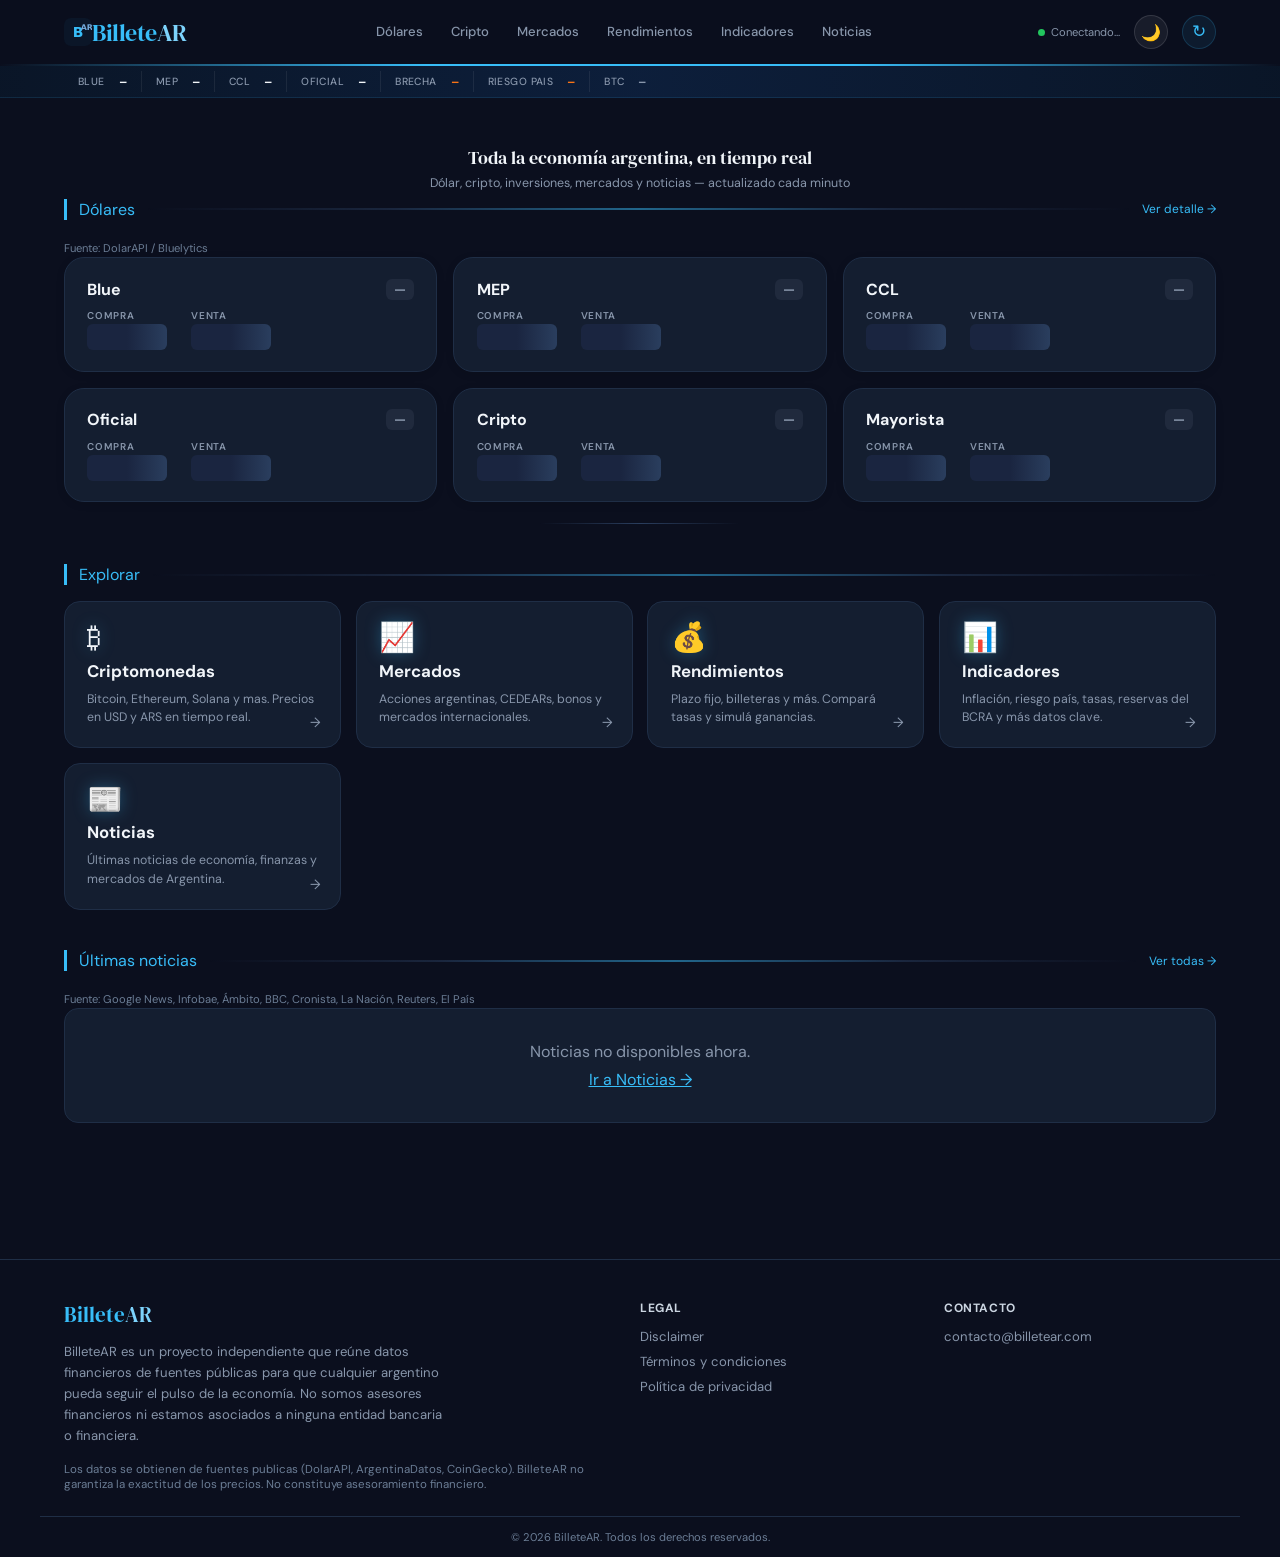
==== index.html @ e70ec7a5 "feat: mejoras de credibilidad, transparencia y UX completas - Crear páginas legales (disclaimer, tér" ====
<!DOCTYPE html>
<html lang="es-AR">
<head>
  <!-- Google tag (gtag.js) -->
  <script async src="https://www.googletagmanager.com/gtag/js?id=G-S1ZTKVZH4E"></script>
  <script>
    window.dataLayer = window.dataLayer || [];
    function gtag(){dataLayer.push(arguments);}
    gtag('js', new Date());
    gtag('config', 'G-S1ZTKVZH4E');
  </script>
  <meta charset="UTF-8" />
  <meta name="viewport" content="width=device-width, initial-scale=1.0" />
  <title>Dólar Blue Hoy | Precio MEP, CCL y Oficial en Tiempo Real – BilleteAR</title>
  <meta name="description" content="Cotización del dólar blue, MEP, CCL, oficial y cripto hoy en Argentina. Calculadora ARS⇄USD, heatmap de variaciones y noticias económicas actualizadas al minuto." />
  <meta name="keywords" content="dolar blue hoy, cotizacion dolar argentina, bitcoin pesos, riesgo pais, inflacion argentina, rendimientos argentina, billetear" />
  <meta property="og:title" content="Dólar Blue hoy | MEP, CCL y Oficial – BilleteAR" />
  <meta property="og:description" content="Precio del dólar blue, MEP, CCL y oficial en tiempo real. Argentina." />
  <meta property="og:url" content="https://billetear.com/" />
  <meta property="og:type" content="website" />
  <meta property="og:locale" content="es_AR" />
  <meta property="og:site_name" content="BilleteAR" />
  <meta property="og:image" content="https://billetear.com/og-image.png" />
  <meta name="twitter:card" content="summary_large_image" />
  <meta name="twitter:title" content="Dólar Blue Hoy | MEP, CCL y Oficial – BilleteAR" />
  <meta name="twitter:description" content="Cotización del dólar blue, MEP, CCL y oficial en tiempo real. Argentina." />
  <meta name="twitter:image" content="https://billetear.com/og-image.png" />
  <meta name="twitter:site" content="@billetear_ar" />
  <link rel="canonical" href="https://billetear.com/" />
  <link rel="icon" type="image/svg+xml" href="/favicon.svg" />
  <link rel="manifest" href="/manifest.json" />
  <meta name="theme-color" content="#0b0f1e" />
  <meta name="apple-mobile-web-app-capable" content="yes" />
  <meta name="apple-mobile-web-app-status-bar-style" content="black-translucent" />
  <meta name="apple-mobile-web-app-title" content="BilleteAR" />
  <link rel="apple-touch-icon" href="/icon-192.svg" />
  <link rel="preconnect" href="https://fonts.googleapis.com" />
  <link href="https://fonts.googleapis.com/css2?family=DM+Sans:ital,opsz,wght@0,9..40,300;0,9..40,400;0,9..40,500;0,9..40,600;0,9..40,700;1,9..40,400&display=swap" rel="stylesheet" />
  <link href="https://fonts.googleapis.com/css2?family=DM+Serif+Display&display=swap" rel="stylesheet" />
  <script async src="https://pagead2.googlesyndication.com/pagead/js/adsbygoogle.js?client=ca-pub-8647898779857303" crossorigin="anonymous"></script>
  <link rel="stylesheet" href="shared.css">
  <style>
    .ad-slot{margin:2rem auto;max-width:728px}

    /* ── Light mode overrides (index palette differs from shared) ── */
    body.light{--bg:#f5f6fa;--bg2:#eef1f6;--card:#ffffff;--card2:#f8f9fc;--border:#d0d7e2;--border2:#bcc5d4;--text:#0f172a;--text2:#334155;--muted:#475569;--muted2:#64748b}
    body.light header{background:rgba(245,246,250,.98);border-bottom-color:var(--border);box-shadow:0 1px 3px rgba(0,0,0,.06)}
    body.light .stats-bar{background:linear-gradient(90deg,#e8ecf4,#dfe4ef,#e8ecf4);border-bottom:1px solid var(--border)}
    body.light .sb-item{border-right-color:var(--border)}
    body.light .dolar-card{background:var(--card);border-color:var(--border);box-shadow:0 1px 3px rgba(0,0,0,.05)}
    body.light .dolar-card:hover{box-shadow:0 4px 16px rgba(0,0,0,.1)}
    body.light .dolar-card .dc-name{color:var(--text)}
    body.light .dolar-card .dc-label{color:var(--muted)}
    body.light .dolar-card .dc-price{color:var(--text)}
    body.light .dolar-card .dc-sell{color:var(--text)!important}
    body.light .sec-link-card{background:var(--card);border-color:var(--border)}
    body.light .sec-link-card:hover{border-color:var(--border2);box-shadow:0 4px 16px rgba(0,0,0,.1)}
    body.light .news-card{background:var(--card);border-color:var(--border)}
    body.light .news-card:hover{border-color:var(--border2);box-shadow:0 4px 12px rgba(0,0,0,.08)}
    body.light .refresh-btn{background:rgba(37,99,235,.1);border-color:rgba(37,99,235,.25);color:#2563eb}
    body.light .refresh-btn:hover{background:rgba(37,99,235,.18);border-color:rgba(37,99,235,.4)}

    /* ── Stats bar ── */
    .stats-bar{background:linear-gradient(90deg,rgba(10,22,40,.98),rgba(13,31,60,.98),rgba(10,22,40,.98));border-bottom:1px solid rgba(56,189,248,.12);padding:5px 0;overflow-x:auto;scrollbar-width:none;white-space:nowrap;position:sticky;top:62px;z-index:90}
    .stats-bar::-webkit-scrollbar{display:none}
    .stats-bar-inner{max-width:1200px;margin:0 auto;padding:0 1.5rem;display:flex;align-items:center}
    .sb-item{display:inline-flex;align-items:center;gap:5px;padding:0 14px;border-right:1px solid rgba(255,255,255,.07)}
    .sb-item:last-child{border-right:none}
    .sb-label{font-size:.65rem;color:var(--muted);font-weight:500;text-transform:uppercase;letter-spacing:.04em}
    .sb-val{font-size:.76rem;font-weight:700;color:var(--text);font-variant-numeric:tabular-nums;transition:color .3s}

    /* ── Dollar cards grid ── */
    .dolar-grid{display:grid;grid-template-columns:repeat(3,1fr);gap:1rem}
    @media(max-width:900px){.dolar-grid{grid-template-columns:repeat(2,1fr)}}
    @media(max-width:500px){.dolar-grid{grid-template-columns:1fr}}
    .dolar-card{background:var(--card);border:1px solid var(--border);border-radius:20px;padding:1.3rem 1.4rem;text-decoration:none;color:inherit;transition:all .25s;display:flex;flex-direction:column;gap:.6rem;position:relative;overflow:hidden;box-shadow:0 2px 8px rgba(0,0,0,.1)}
    .dolar-card:hover{border-color:var(--border2);transform:translateY(-3px) scale(1.01);box-shadow:0 12px 36px rgba(0,0,0,.3)}
    .dc-top{display:flex;align-items:center;justify-content:space-between}
    .dc-name{font-size:1rem;font-weight:700;color:var(--text)}
    .dc-var{font-size:.82rem;font-weight:700;padding:2px 8px;border-radius:6px}
    .dc-var.up{color:var(--green);background:rgba(34,197,94,.12)}
    .dc-var.down{color:var(--red);background:rgba(239,68,68,.12)}
    .dc-var.neu{color:var(--muted);background:rgba(136,150,171,.1)}
    .dc-prices{display:flex;gap:1.5rem;align-items:baseline;flex-wrap:wrap}
    .dc-col{display:flex;flex-direction:column;gap:2px}
    .dc-label{font-size:.62rem;font-weight:600;text-transform:uppercase;letter-spacing:.07em;color:var(--muted)}
    .dc-price{font-size:1rem;font-weight:700;color:var(--text2);font-variant-numeric:tabular-nums}
    .dc-sell{font-size:1.6rem;font-weight:800;color:#fff!important;font-variant-numeric:tabular-nums}
    .dc-skel{height:1.6rem;width:80px;border-radius:6px;background:linear-gradient(90deg,var(--card2) 25%,var(--border2) 50%,var(--card2) 75%);background-size:200% 100%;animation:shimmer 1.4s infinite}

    /* ── Section link cards ── */
    .sec-links-grid{display:grid;grid-template-columns:repeat(4,1fr);gap:.9rem}
    @media(max-width:800px){.sec-links-grid{grid-template-columns:repeat(2,1fr)}}
    @media(max-width:450px){.sec-links-grid{grid-template-columns:1fr}}
    .sec-link-card{background:var(--card);border:1px solid var(--border);border-radius:16px;padding:1.3rem 1.4rem;text-decoration:none;color:inherit;transition:all .25s;display:flex;flex-direction:column;gap:.5rem;position:relative;overflow:hidden}
    .sec-link-card::after{content:'\2192';position:absolute;bottom:1rem;right:1.2rem;font-size:.85rem;color:var(--muted);transition:all .2s}
    .sec-link-card:hover{border-color:rgba(56,189,248,.3);transform:translateY(-4px);box-shadow:0 16px 40px rgba(0,0,0,.4)}
    .sec-link-card:hover::after{color:var(--sky);transform:translateX(3px)}
    .slc-icon{font-size:1.8rem;line-height:1;filter:drop-shadow(0 0 8px rgba(56,189,248,.3))}
    .slc-title{font-size:1.05rem;font-weight:700;color:var(--text)}
    .slc-desc{font-size:.77rem;color:var(--muted);line-height:1.5}

    /* ── News ── */
    .news-grid{display:grid;grid-template-columns:repeat(auto-fill,minmax(260px,1fr));gap:.85rem}
    .news-card{background:var(--card);border:1px solid var(--border);border-radius:14px;padding:1rem 1.1rem 1rem 1.2rem;text-decoration:none;color:inherit;transition:all .2s;display:flex;flex-direction:column;gap:.4rem}
    .news-card:hover{border-color:rgba(56,189,248,.25);transform:translateY(-2px);box-shadow:0 8px 24px rgba(0,0,0,.3)}
    .nc-src{font-size:.63rem;font-weight:700;text-transform:uppercase;letter-spacing:.07em}
    .nc-title{font-size:.86rem;font-weight:500;color:var(--text2);line-height:1.5}
    .nc-date{font-size:.68rem;color:var(--muted);margin-top:.2rem}
  </style>
<script type="application/ld+json">
{
  "@context": "https://schema.org",
  "@type": "WebSite",
  "name": "BilleteAR",
  "url": "https://billetear.com",
  "description": "Dashboard financiero argentino con cotizaciones del dólar, criptomonedas, indicadores y rendimientos en tiempo real."
}
</script>
</head>
<body>

<header>
  <div class="header-inner">
    <a class="logo" href="index.html">
      <img class="logo-favicon" src="/favicon.svg" alt="BilleteAR" width="28" height="28" />
      <span class="logo-text">Billete<em>AR</em></span>
    </a>
    <div class="header-nav">
      <a class="topnav-link" href="dolares.html">Dólares</a>
      <a class="topnav-link" href="cripto.html">Cripto</a>
      <a class="topnav-link" href="mercados.html">Mercados</a>
      <a class="topnav-link" href="rendimientos.html">Rendimientos</a>
      <a class="topnav-link" href="indicadores.html">Indicadores</a>
      <a class="topnav-link" href="noticias.html">Noticias</a>
    </div>
    <div class="nav-right">
      <div class="live-badge"><div class="live-dot"></div><span id="lastUpdate" style="font-size:.7rem;color:var(--muted)">Conectando...</span></div>
      <button class="theme-btn" id="themeBtn" onclick="toggleTheme()" title="Cambiar tema" aria-label="Cambiar tema">&#x1F319;</button>
      <button class="refresh-btn" id="refreshBtn" onclick="triggerRefresh()" title="Actualizar datos" aria-label="Actualizar datos">&#x21BB;</button>
    </div>
  </div>
</header>

<!-- Stats bar -->
<div class="stats-bar">
  <div class="stats-bar-inner">
    <div class="sb-item" title="Dólar informal que se compra en cuevas y arbolitos" style="cursor:help"><span class="sb-label">Blue</span>&nbsp;<span class="sb-val" id="sb-blue">&ndash;</span></div>
    <div class="sb-item" title="Dólar Bolsa — se obtiene comprando y vendiendo bonos en pesos y dólares" style="cursor:help"><span class="sb-label">MEP</span>&nbsp;<span class="sb-val" id="sb-mep">&ndash;</span></div>
    <div class="sb-item" title="Contado con Liquidación — similar al MEP pero se liquida en cuenta en el exterior" style="cursor:help"><span class="sb-label">CCL</span>&nbsp;<span class="sb-val" id="sb-ccl">&ndash;</span></div>
    <div class="sb-item"><span class="sb-label">Oficial</span>&nbsp;<span class="sb-val" id="sb-oficial">&ndash;</span></div>
    <div class="sb-item" title="Diferencia porcentual entre el dólar blue y el oficial" style="cursor:help"><span class="sb-label">Brecha</span>&nbsp;<span class="sb-val" id="sb-brecha" style="color:var(--orange)">&ndash;</span></div>
    <div class="sb-item" title="Índice EMBI+ de JP Morgan — mide el riesgo de default de Argentina" style="cursor:help"><span class="sb-label">Riesgo Pais</span>&nbsp;<span class="sb-val" id="sb-riesgo" style="color:var(--orange)">&ndash;</span></div>
    <div class="sb-item"><span class="sb-label">BTC</span>&nbsp;<span class="sb-val" id="sb-btc" style="color:var(--muted)">&ndash;</span></div>
  </div>
</div>

<main>

<h1 class="sr-only">Dólar blue hoy y cotizaciones en tiempo real – Argentina</h1>

<div style="text-align:center;padding:1.2rem 1rem .5rem;max-width:600px;margin:0 auto">
  <p style="font-family:'DM Serif Display',serif;font-size:1.1rem;color:var(--text);margin-bottom:.3rem">Toda la economía argentina, en tiempo real</p>
  <p style="font-size:.78rem;color:var(--muted)">Dólar, cripto, inversiones, mercados y noticias — actualizado cada minuto</p>
</div>

<!-- Stale data warning -->
<div id="staleWarning" style="display:none;background:rgba(251,191,36,.1);border:1px solid rgba(251,191,36,.3);color:var(--amber);text-align:center;padding:.5rem;font-size:.78rem">
  ⚠️ Los datos pueden estar desactualizados · <button onclick="location.reload()" style="background:none;border:none;color:var(--sky);cursor:pointer;text-decoration:underline;font-size:.78rem">Actualizar</button>
</div>

  <!-- Dollar cards -->
  <div class="section" style="animation-delay:.05s">
    <div class="sec-header">
      <h2 class="sec-title">Dólares</h2>
      <div class="sec-line"></div>
      <a href="dolares.html" style="font-size:.75rem;color:var(--sky);text-decoration:none;white-space:nowrap">Ver detalle &rarr;</a>
    </div>
    <span style="font-size:.7rem;color:var(--muted2)">Fuente: DolarAPI / Bluelytics</span>
    <div class="dolar-grid" id="dolarGrid">
      <!-- Skeleton cards while loading -->
      <div class="dolar-card" ><div class="dc-top"><span class="dc-name">Blue</span><span class="dc-var neu">&mdash;</span></div><div class="dc-prices"><div class="dc-col"><span class="dc-label">Compra</span><div class="dc-skel"></div></div><div class="dc-col"><span class="dc-label">Venta</span><div class="dc-skel"></div></div></div></div>
      <div class="dolar-card" ><div class="dc-top"><span class="dc-name">MEP</span><span class="dc-var neu">&mdash;</span></div><div class="dc-prices"><div class="dc-col"><span class="dc-label">Compra</span><div class="dc-skel"></div></div><div class="dc-col"><span class="dc-label">Venta</span><div class="dc-skel"></div></div></div></div>
      <div class="dolar-card" ><div class="dc-top"><span class="dc-name">CCL</span><span class="dc-var neu">&mdash;</span></div><div class="dc-prices"><div class="dc-col"><span class="dc-label">Compra</span><div class="dc-skel"></div></div><div class="dc-col"><span class="dc-label">Venta</span><div class="dc-skel"></div></div></div></div>
      <div class="dolar-card" ><div class="dc-top"><span class="dc-name">Oficial</span><span class="dc-var neu">&mdash;</span></div><div class="dc-prices"><div class="dc-col"><span class="dc-label">Compra</span><div class="dc-skel"></div></div><div class="dc-col"><span class="dc-label">Venta</span><div class="dc-skel"></div></div></div></div>
      <div class="dolar-card" ><div class="dc-top"><span class="dc-name">Cripto</span><span class="dc-var neu">&mdash;</span></div><div class="dc-prices"><div class="dc-col"><span class="dc-label">Compra</span><div class="dc-skel"></div></div><div class="dc-col"><span class="dc-label">Venta</span><div class="dc-skel"></div></div></div></div>
      <div class="dolar-card" ><div class="dc-top"><span class="dc-name">Mayorista</span><span class="dc-var neu">&mdash;</span></div><div class="dc-prices"><div class="dc-col"><span class="dc-label">Compra</span><div class="dc-skel"></div></div><div class="dc-col"><span class="dc-label">Venta</span><div class="dc-skel"></div></div></div></div>
    </div>
  </div>

  <!-- Quick section links -->
  <div class="section" style="animation-delay:.1s">
    <div class="sec-header">
      <h2 class="sec-title">Explorar</h2>
      <div class="sec-line"></div>
    </div>
    <div class="sec-links-grid">
      <a class="sec-link-card" href="cripto.html">
        <span class="slc-icon">&#8383;</span>
        <span class="slc-title">Criptomonedas</span>
        <span class="slc-desc">Bitcoin, Ethereum, Solana y mas. Precios en USD y ARS en tiempo real.</span>
      </a>
      <a class="sec-link-card" href="mercados.html">
        <span class="slc-icon">&#x1F4C8;</span>
        <span class="slc-title">Mercados</span>
        <span class="slc-desc">Acciones argentinas, CEDEARs, bonos y mercados internacionales.</span>
      </a>
      <a class="sec-link-card" href="rendimientos.html">
        <span class="slc-icon">&#x1F4B0;</span>
        <span class="slc-title">Rendimientos</span>
        <span class="slc-desc">Plazo fijo, billeteras y más. Compará tasas y simulá ganancias.</span>
      </a>
      <a class="sec-link-card" href="indicadores.html">
        <span class="slc-icon">&#x1F4CA;</span>
        <span class="slc-title">Indicadores</span>
        <span class="slc-desc">Inflación, riesgo país, tasas, reservas del BCRA y más datos clave.</span>
      </a>
      <a class="sec-link-card" href="noticias.html">
        <span class="slc-icon">&#x1F4F0;</span>
        <span class="slc-title">Noticias</span>
        <span class="slc-desc">Últimas noticias de economía, finanzas y mercados de Argentina.</span>
      </a>
    </div>
  </div>

  <!-- AdSense -->
  <div class="ad-slot" style="text-align:center;margin:2rem auto;max-width:728px">
    <ins class="adsbygoogle"
      style="display:block"
      data-ad-client="ca-pub-8647898779857303"
      data-ad-slot="9922353599"
      data-ad-format="auto"
      data-full-width-responsive="true"></ins>
    <script>(adsbygoogle = window.adsbygoogle || []).push({});</script>
  </div>

  <!-- News -->
  <div class="section" style="animation-delay:.15s">
    <div class="sec-header">
      <h2 class="sec-title">Últimas noticias</h2>
      <div class="sec-line"></div>
      <a href="noticias.html" style="font-size:.75rem;color:var(--sky);text-decoration:none;white-space:nowrap">Ver todas &rarr;</a>
    </div>
    <span style="font-size:.7rem;color:var(--muted2)">Fuente: Google News, Infobae, Ámbito, BBC, Cronista, La Nación, Reuters, El País</span>
    <div class="news-grid" id="newsGrid">
      <div class="news-card" style="pointer-events:none"><div class="skel" style="height:.6rem;width:50px;margin-bottom:.5rem"></div><div class="skel" style="height:.85rem;width:100%;margin-bottom:.3rem"></div><div class="skel" style="height:.85rem;width:75%;margin-bottom:.5rem"></div><div class="skel" style="height:.65rem;width:40%"></div></div>
      <div class="news-card" style="pointer-events:none"><div class="skel" style="height:.6rem;width:50px;margin-bottom:.5rem"></div><div class="skel" style="height:.85rem;width:100%;margin-bottom:.3rem"></div><div class="skel" style="height:.85rem;width:75%;margin-bottom:.5rem"></div><div class="skel" style="height:.65rem;width:40%"></div></div>
      <div class="news-card" style="pointer-events:none"><div class="skel" style="height:.6rem;width:50px;margin-bottom:.5rem"></div><div class="skel" style="height:.85rem;width:100%;margin-bottom:.3rem"></div><div class="skel" style="height:.85rem;width:75%;margin-bottom:.5rem"></div><div class="skel" style="height:.65rem;width:40%"></div></div>
      <div class="news-card" style="pointer-events:none"><div class="skel" style="height:.6rem;width:50px;margin-bottom:.5rem"></div><div class="skel" style="height:.85rem;width:100%;margin-bottom:.3rem"></div><div class="skel" style="height:.85rem;width:75%;margin-bottom:.5rem"></div><div class="skel" style="height:.65rem;width:40%"></div></div>
    </div>
  </div>

  <!-- AdSense -->
  <div class="ad-slot" style="text-align:center;margin:2rem auto;max-width:728px">
    <ins class="adsbygoogle"
      style="display:block"
      data-ad-client="ca-pub-8647898779857303"
      data-ad-slot="9922353599"
      data-ad-format="auto"
      data-full-width-responsive="true"></ins>
    <script>(adsbygoogle = window.adsbygoogle || []).push({});</script>
  </div>

</main>

<footer>
  <div class="footer-inner">
    <div>
      <div class="footer-brand">Billete<span>AR</span></div>
      <p class="footer-desc">BilleteAR es un proyecto independiente que reúne datos financieros de fuentes públicas para que cualquier argentino pueda seguir el pulso de la economía. No somos asesores financieros ni estamos asociados a ninguna entidad bancaria o financiera.</p>
      <p class="footer-disclaimer">Los datos se obtienen de fuentes publicas (DolarAPI, ArgentinaDatos, CoinGecko). BilleteAR no garantiza la exactitud de los precios. No constituye asesoramiento financiero.</p>
    </div>
    <div>
      <div class="footer-heading">Legal</div>
      <div class="footer-links">
        <a href="disclaimer.html">Disclaimer</a>
        <a href="terminos.html">Términos y condiciones</a>
        <a href="privacidad.html">Política de privacidad</a>
      </div>
    </div>
    <div>
      <div class="footer-heading">Contacto</div>
      <div class="footer-links">
        <a href="mailto:contacto@billetear.com">contacto@billetear.com</a>
      </div>
    </div>
  </div>
  <div class="footer-bottom">
    <div>&copy; 2026 BilleteAR. Todos los derechos reservados.</div>
  </div>
</footer>

<!-- Mobile bottom nav -->
<nav class="bottom-nav">
  <div class="bn-inner">
    <a class="bn-item" href="dolares.html"><span class="bn-icon">&#x1F4B5;</span><span>Dólares</span></a>
    <a class="bn-item" href="cripto.html"><span class="bn-icon">&#x20BF;</span><span>Cripto</span></a>
    <a class="bn-item" href="mercados.html"><span class="bn-icon">&#x1F4C8;</span><span>Mercados</span></a>
    <a class="bn-item" href="rendimientos.html"><span class="bn-icon">&#x1F4B0;</span><span>Rend.</span></a>
    <a class="bn-item" href="indicadores.html"><span class="bn-icon">&#x1F4CA;</span><span>Indicadores</span></a>
    <a class="bn-item" href="noticias.html"><span class="bn-icon">&#x1F4F0;</span><span>Noticias</span></a>
  </div>
</nav>

<script src="shared.js"></script>
<script>
function fmtUSD(n){if(n==null)return'\u2013';if(n>=1000)return'US$\u202f'+Number(n).toLocaleString('es-AR',{minimumFractionDigits:0,maximumFractionDigits:0});return'US$\u202f'+Number(n).toLocaleString('es-AR',{minimumFractionDigits:2,maximumFractionDigits:2});}
function relTime(str){if(!str)return'';const d=Math.floor((Date.now()-new Date(str))/60000);if(d<1)return'hace un momento';if(d<60)return'hace '+d+'m';const h=Math.floor(d/60);return h<24?'hace '+h+'h':new Date(str).toLocaleDateString('es-AR');}

// Dollar variation data (yesterday prices from argentinadatos)
const yesterdayPrices={};

const DOLAR_CONFIG=[
  {casa:'blue',name:'Blue',color:'#facc15',anchor:'#blue'},
  {casa:'bolsa',name:'MEP',color:'#38bdf8',anchor:'#mep'},
  {casa:'contadoconliqui',name:'CCL',color:'#f97316',anchor:'#ccl'},
  {casa:'oficial',name:'Oficial',color:'#22c55e',anchor:'#oficial'},
  {casa:'cripto',name:'Cripto',color:'#a78bfa',anchor:'#cripto'},
  {casa:'mayorista',name:'Mayorista',color:'#6b7d95',anchor:'#mayorista'},
];

function renderDollarCards(data){
  window._lastDollarData=data;
  const grid=q('dolarGrid');
  if(!grid)return;

  grid.innerHTML=DOLAR_CONFIG.map(cfg=>{
    const d=data.find(x=>x.casa===cfg.casa);
    if(!d)return '';
    const compra=d.compra?fmtARS(d.compra):'\u2013';
    const venta=d.venta?fmtARS(d.venta):'\u2013';

    // Daily variation
    let varHtml='<span class="dc-var neu">\u2014</span>';
    const yest=yesterdayPrices[cfg.casa];
    if(yest&&d.venta){
      const pct=((d.venta-yest)/yest*100);
      if(Math.abs(pct)>0.001){
        const cls=pct>0?'up':'down';
        varHtml='<span class="dc-var '+cls+'">'+(pct>0?'+':'')+pct.toFixed(2)+'%</span>';
      }
    }

    return '<a class="dolar-card" href="dolares.html'+cfg.anchor+'" >'+
      '<div class="dc-top"><span class="dc-name">'+cfg.name+'</span>'+varHtml+'</div>'+
      '<div class="dc-prices">'+
        '<div class="dc-col"><span class="dc-label">Compra</span><span class="dc-price">'+compra+'</span></div>'+
        '<div class="dc-col"><span class="dc-label">Venta</span><span class="dc-sell">'+venta+'</span></div>'+
      '</div>'+
    '</a>';
  }).filter(Boolean).join('');

  // Update stats bar
  const blue=data.find(d=>d.casa==='blue');
  const oficial=data.find(d=>d.casa==='oficial');
  const mep=data.find(d=>d.casa==='bolsa');
  const ccl=data.find(d=>d.casa==='contadoconliqui');
  if(blue)q('sb-blue').textContent=fmtARS(blue.venta);
  if(mep)q('sb-mep').textContent=fmtARS(mep.venta);
  if(ccl)q('sb-ccl').textContent=fmtARS(ccl.venta);
  if(oficial)q('sb-oficial').textContent=fmtARS(oficial.venta);
  if(blue&&oficial&&oficial.venta&&blue.venta){
    const brecha=((blue.venta-oficial.venta)/oficial.venta*100).toFixed(1);
    q('sb-brecha').textContent='+'+brecha+'%';
  }
  q('lastUpdate').textContent='En vivo \u00B7 '+relTime(blue?.fechaActualizacion);
}

// RSS parser
function parseRSSXml(xml,label){
  try{
    const doc=new DOMParser().parseFromString(xml,'text/xml');
    return[...doc.querySelectorAll('item')].slice(0,4).map(item=>{
      const titleRaw=item.querySelector('title')?.textContent||'';
      const title=titleRaw.replace(/<!\[CDATA\[|\]\]>/g,'').replace(/<[^>]+>/g,'').trim();
      const linkEl=item.querySelector('link');
      const link=linkEl?.nextSibling?.nodeValue?.trim()||linkEl?.textContent?.trim()||'#';
      const pubDate=item.querySelector('pubDate')?.textContent||'';
      return{title,link,pubDate,_src:label};
    }).filter(i=>i.title&&i.title.length>10);
  }catch{return[];}
}

async function loadNews(){
  const feeds=[
    {url:'https://www.ambito.com/rss/pages/economia.xml',label:'Ambito'},
    {url:'https://www.infobae.com/feeds/rss/economia/',label:'Infobae'},
    {url:'https://news.google.com/rss/search?q=economia+argentina+dolar&hl=es-419&gl=AR&ceid=AR:es-419',label:'Google News'},
  ];

  const results=await Promise.allSettled(feeds.map(async f=>{
    try{
      const aoUrl='https://api.allorigins.win/get?url='+encodeURIComponent(f.url);
      const c=new AbortController();const t=setTimeout(()=>c.abort(),9000);
      const r=await fetch(aoUrl,{signal:c.signal});clearTimeout(t);
      if(r.ok){const j=await r.json();if(j&&j.contents)return parseRSSXml(j.contents,f.label);}
    }catch{}
    try{
      const cpUrl='https://corsproxy.io/?url='+encodeURIComponent(f.url);
      const c2=new AbortController();const t2=setTimeout(()=>c2.abort(),9000);
      const r2=await fetch(cpUrl,{signal:c2.signal});clearTimeout(t2);
      if(r2.ok)return parseRSSXml(await r2.text(),f.label);
    }catch{}
    throw new Error('failed');
  }));

  const all=results.flatMap(r=>r.status==='fulfilled'?r.value:[]);

  if(!all.length){
    q('newsGrid').innerHTML='<div class="news-card" style="grid-column:1/-1;color:var(--muted);text-align:center;pointer-events:none;padding:2rem">Noticias no disponibles ahora. <a href="noticias.html" style="color:var(--sky)">Ir a Noticias &rarr;</a></div>';
    return;
  }

  const seen=new Set();
  const unique=all
    .filter(i=>{const k=(i.title||'').slice(0,50).toLowerCase();if(seen.has(k)||!i.title)return false;seen.add(k);return true;})
    .sort((a,b)=>new Date(b.pubDate||0)-new Date(a.pubDate||0));

  const srcColors={'Google News':'#38bdf8','Infobae':'#f97316','Ambito':'#a78bfa'};

  q('newsGrid').innerHTML=unique.slice(0,4).map(item=>{
    const date=item.pubDate?new Date(item.pubDate).toLocaleDateString('es-AR',{day:'numeric',month:'short',hour:'2-digit',minute:'2-digit'}):'';
    const color=srcColors[item._src]||'var(--sky)';
    return '<a class="news-card" href="'+item.link+'" target="_blank" rel="noopener noreferrer" >'+
      '<div class="nc-src" style="color:'+color+'">'+item._src+'</div>'+
      '<div class="nc-title">'+escHTML(item.title)+'</div>'+
      '<div class="nc-date">'+date+'</div>'+
    '</a>';
  }).join('');
}

async function refreshAll(){
  await Promise.allSettled([
    // Dollar prices
    fetchJSON('https://dolarapi.com/v1/dolares').then(data=>{
      renderDollarCards(data);
    }).catch(()=>{}),

    // Yesterday's prices for daily variation
    Promise.allSettled(['blue','bolsa','contadoconliqui','oficial','cripto','mayorista'].map(tipo=>
      fetchJSON('https://api.argentinadatos.com/v1/cotizaciones/dolares/'+tipo).then(hist=>{
        if(Array.isArray(hist)&&hist.length>=2){
          yesterdayPrices[tipo]=hist[hist.length-2].venta;
        }
      }).catch(()=>{})
    )).then(()=>{
      if(window._lastDollarData)renderDollarCards(window._lastDollarData);
    }),

    // Crypto for stats bar
    fetchJSON('https://api.coingecko.com/api/v3/coins/markets?vs_currency=usd&ids=bitcoin&order=market_cap_desc&per_page=1&sparkline=false&price_change_percentage=24h').then(data=>{
      const btc=data.find(c=>c.id==='bitcoin');
      if(btc){
        const pct=btc.price_change_percentage_24h||0;
        q('sb-btc').textContent=fmtUSD(btc.current_price);
        q('sb-btc').style.color=pct>=0?'var(--green)':'var(--red)';
      }
    }).catch(()=>{}),

    // Riesgo pais
    (async()=>{
      const eps=['https://api.argentinadatos.com/v1/finanzas/indices/riesgo-pais/ultimo','https://api.argentinadatos.com/v1/finanzas/indices/riesgo-pais'];
      for(const ep of eps){try{const r=await fetchJSON(ep);let e=null;if(Array.isArray(r)&&r.length)e=r[r.length-1];else if(r?.valor!=null)e=r;if(e?.valor!=null){q('sb-riesgo').textContent=Number(e.valor).toLocaleString('es-AR')+' pb';break;}}catch{}}
    })(),

    // News
    loadNews().catch(()=>{}),
  ]);
}

window._lastFetchTime = null;

const _origRefreshAll = refreshAll;
refreshAll = async function() {
  await _origRefreshAll();
  window._lastFetchTime = Date.now();
  const warn = document.getElementById('staleWarning');
  if (warn) warn.style.display = 'none';
};

refreshAll();
setInterval(refreshAll, 3 * 60 * 1000);

// Staleness check every 60s
setInterval(function() {
  if (!window._lastFetchTime) return;
  const age = Date.now() - window._lastFetchTime;
  const warn = document.getElementById('staleWarning');
  if (warn) {
    warn.style.display = age > 10 * 60 * 1000 ? 'block' : 'none';
  }
}, 60 * 1000);
</script>
</body>
</html>
---- shared.css ----
/* ── BilleteAR Shared Styles ── */

/* Reset */
*,*::before,*::after{box-sizing:border-box;margin:0;padding:0}

/* Design tokens */
:root{--bg:#0b0f1e;--bg2:#111827;--card:#141e30;--card2:#1a2540;--border:#1f2e46;--border2:#2a3e5e;--sky:#38bdf8;--sky2:#0ea5e9;--accent:#38bdf8;--orange:#f97316;--green:#22c55e;--red:#ef4444;--text:#f1f5f9;--text2:#cbd5e1;--muted:#8896ab;--muted2:#6b7d95;--purple:#a78bfa;--amber:#fbbf24;--rose:#fb7185;--teal:#2dd4bf}
html{scroll-behavior:smooth}
body{background:var(--bg);color:var(--text);font-family:'DM Sans',sans-serif;min-height:100vh;overflow-x:hidden;transition:background .3s,color .3s}

/* ── Light mode ── */
body.light{--bg:#f0f4f8;--bg2:#e4ecf5;--card:#ffffff;--card2:#f4f7fb;--border:#d1dce8;--border2:#b8c8dc;--text:#0f172a;--text2:#1e293b;--muted:#8896ab;--muted2:#94a3b8}
body.light header{background:rgba(240,244,248,.97)}
body.light .topnav,body.light .ticker{background:var(--bg2)}
body.light .refresh-btn{background:rgba(56,189,248,.12)}
body.light .theme-btn{background:rgba(255,200,0,.15);border-color:rgba(255,200,0,.3);color:#d97706}
body.light .glass-card{background:var(--card);border-color:var(--border);box-shadow:0 1px 3px rgba(0,0,0,.05)}
body.light .sec-line{background:linear-gradient(90deg,transparent,var(--border),#93a3b8,var(--border),transparent)}
body.light footer{border-top-color:var(--border);color:var(--muted)}
body.light .bottom-nav{background:rgba(240,244,248,.97);border-top-color:var(--border)}
body.light .bn-item{color:var(--muted)}

/* ── Ticker ── */
.ticker{background:var(--bg2);border-bottom:1px solid var(--border);padding:9px 0;overflow:hidden;white-space:nowrap;position:relative}
.ticker::before,.ticker::after{content:'';position:absolute;top:0;bottom:0;width:60px;z-index:2}
.ticker::before{left:0;background:linear-gradient(to right,var(--bg2),transparent)}
.ticker::after{right:0;background:linear-gradient(to left,var(--bg2),transparent)}
.ticker-track{display:inline-flex;animation:ticker 60s linear infinite}
.ticker-track:hover{animation-play-state:paused}
.t-item{display:inline-flex;align-items:center;gap:6px;padding:0 28px;font-size:.76rem;border-right:1px solid var(--border)}
.t-name{color:var(--muted)}.t-price{font-weight:600}
.up{color:var(--green)}.down{color:var(--red)}.neu{color:var(--sky)}
@keyframes ticker{from{transform:translateX(0)}to{transform:translateX(-50%)}}

/* ── Header ── */
header{background:rgba(11,15,30,.95);backdrop-filter:blur(12px);border-bottom:2px solid transparent;border-image:linear-gradient(90deg,transparent,var(--sky),var(--sky),transparent) 1;position:sticky;top:0;z-index:100}
.header-inner{max-width:1200px;margin:0 auto;padding:0 1.5rem;height:64px;display:flex;align-items:center;justify-content:space-between}
.header-nav{display:flex;align-items:center;gap:4px;margin-left:1.5rem}
.header-nav .topnav-link{padding:6px 12px;font-size:.82rem;font-weight:500;color:var(--muted);text-decoration:none;border-radius:8px;transition:all .2s}
.header-nav .topnav-link:hover{color:var(--text);background:rgba(255,255,255,.05)}
.header-nav .topnav-link.active{color:var(--sky);background:rgba(56,189,248,.08)}
.logo{display:flex;align-items:center;text-decoration:none}
.logo-text{font-family:'DM Serif Display',serif;font-size:1.5rem;font-weight:400;color:#38bdf8;letter-spacing:-.5px;text-decoration:none}
.logo-text em{font-style:normal;color:#7dd3fc}
.nav-right{display:flex;align-items:center;gap:14px}
.live-badge{display:flex;align-items:center;gap:6px;font-size:.73rem;color:var(--muted)}
.live-dot{width:7px;height:7px;border-radius:50%;background:var(--green);animation:livepulse 2s ease-in-out infinite}
@keyframes livepulse{0%,100%{opacity:1;transform:scale(1)}50%{opacity:.5;transform:scale(.7)}}

/* ── Buttons ── */
.btn{background:var(--card);border:1px solid var(--border2);color:var(--text2);padding:6px 13px;border-radius:8px;cursor:pointer;font:500 .79rem 'DM Sans',sans-serif;transition:all .2s}
.btn:hover{border-color:var(--sky);color:var(--sky)}
.refresh-btn{background:rgba(56,189,248,.08);border:1px solid rgba(56,189,248,.18);color:var(--sky);width:34px;height:34px;border-radius:50%;cursor:pointer;font-size:1.05rem;display:flex;align-items:center;justify-content:center;transition:all .25s;line-height:1}
.refresh-btn:hover{background:rgba(56,189,248,.18);border-color:rgba(56,189,248,.4)}
.theme-btn{background:rgba(255,255,255,.06);border:1px solid rgba(255,255,255,.12);color:var(--text2);width:34px;height:34px;border-radius:50%;cursor:pointer;font-size:1rem;display:flex;align-items:center;justify-content:center;transition:all .25s}
.theme-btn:hover{background:rgba(255,255,255,.12);border-color:rgba(255,255,255,.25)}
@keyframes spin{from{transform:rotate(0)}to{transform:rotate(360deg)}}
.refresh-spinning{animation:spin .55s linear}

/* ── Sub-navigation (topnav) ── */
.topnav{background:var(--bg2);border-bottom:1px solid var(--border);overflow-x:auto;scrollbar-width:none}
.topnav::-webkit-scrollbar{display:none}
.topnav-inner{max-width:1200px;margin:0 auto;padding:0 1.5rem;display:flex}
.topnav-link{display:flex;align-items:center;gap:6px;padding:10px 16px;font-size:.82rem;font-weight:500;color:var(--muted);text-decoration:none;border-bottom:2px solid transparent;white-space:nowrap;transition:all .2s}
.topnav-link:hover{color:var(--text);border-color:var(--border2)}
.topnav-link.active{color:var(--sky);border-color:var(--sky)}

/* ── Main layout ── */
main{max-width:1200px;margin:0 auto;padding:1.8rem 1.5rem 3rem}
.section{margin-bottom:2.5rem;animation:fadeUp .5s ease both}
@keyframes fadeUp{from{opacity:0;transform:translateY(16px)}to{opacity:1;transform:translateY(0)}}
.sec-header{display:flex;align-items:center;gap:12px;margin-bottom:1rem}
.sec-title{font-family:'DM Serif Display',serif;font-size:.88rem;color:var(--sky);padding-left:12px;border-left:3px solid var(--sky);white-space:nowrap;text-transform:none;letter-spacing:0;font-weight:400}
.sec-line{flex:1;height:2px;background:linear-gradient(90deg,transparent,var(--border2),var(--sky),var(--border2),transparent);opacity:.5}
.section+.section::before{content:'';display:block;height:1px;margin:-1.2rem auto 2.5rem;max-width:200px;background:linear-gradient(90deg,transparent,var(--border2),transparent)}

/* ── Cards & skeleton ── */
.glass-card{border-radius:20px;transition:transform .15s,box-shadow .15s}
.glass-card:hover{transform:translateY(-2px);box-shadow:0 8px 25px rgba(0,0,0,.15)}
.skel{background:linear-gradient(90deg,var(--card2) 25%,var(--border2) 50%,var(--card2) 75%);background-size:200% 100%;animation:shimmer 1.4s infinite;border-radius:6px}
@keyframes shimmer{0%{background-position:200% 0}100%{background-position:-200% 0}}

/* ── Footer ── */
footer{border-top:1px solid var(--border);margin-top:3rem}
.footer-inner{max-width:1200px;margin:0 auto;padding:2.5rem 1.5rem 1.5rem;display:grid;grid-template-columns:2fr 1fr 1fr;gap:2rem;font-size:.82rem;color:var(--muted)}
.footer-brand{font-family:'DM Serif Display',serif;font-size:1.3rem;color:var(--sky);margin-bottom:.8rem}
.footer-brand span{color:#7dd3fc}
.footer-desc{line-height:1.6;max-width:380px;margin-bottom:1rem}
.footer-disclaimer{font-size:.72rem;color:var(--muted2)}
.footer-heading{font-weight:700;color:var(--text2);margin-bottom:.8rem;font-size:.75rem;text-transform:uppercase;letter-spacing:.05em}
.footer-links{display:flex;flex-direction:column;gap:.5rem}
.footer-links a{color:var(--muted);text-decoration:none;transition:color .2s}
.footer-links a:hover{color:var(--sky)}
.footer-bottom{max-width:1200px;margin:0 auto;padding:.8rem 1.5rem;border-top:1px solid var(--border);display:flex;justify-content:center;font-size:.7rem;color:var(--muted2)}
@media(max-width:640px){footer>div:first-child{grid-template-columns:1fr !important}}

/* ── Bottom nav (mobile) ── */
.bottom-nav{display:none;position:fixed;bottom:0;left:0;right:0;background:rgba(17,24,39,.97);backdrop-filter:blur(16px);border-top:1px solid var(--border);z-index:200;padding:0 0 env(safe-area-inset-bottom,0)}
.bn-inner{display:flex;justify-content:space-around;align-items:stretch}
.bn-item{flex:1;display:flex;flex-direction:column;align-items:center;justify-content:center;padding:.55rem .3rem .45rem;text-decoration:none;color:var(--muted);font-size:.6rem;font-weight:600;gap:3px;transition:color .15s;border-top:2px solid transparent}
.bn-item.active,.bn-item:hover{color:var(--sky);border-top-color:var(--sky)}
.bn-icon{font-size:1.1rem;line-height:1}
@media(max-width:640px){.header-nav{display:none}.bottom-nav{display:block}main{padding-bottom:5rem}}

/* ── FAQ (shared across multiple pages) ── */
.faq-list{max-width:720px}
.faq-item{background:var(--card);border:1px solid var(--border);border-radius:14px;margin-bottom:.6rem;overflow:hidden}
.faq-q{display:flex;align-items:center;justify-content:space-between;padding:.9rem 1.2rem;font-size:.88rem;font-weight:600;color:var(--text);cursor:pointer;list-style:none;transition:color .15s}
.faq-q::-webkit-details-marker{display:none}
.faq-q::after{content:'+';font-size:1.1rem;color:var(--muted);font-weight:400;transition:transform .2s}
.faq-item[open] .faq-q::after{content:'−'}
.faq-a{padding:0 1.2rem 1rem;color:var(--muted);font-size:.88rem;line-height:1.7}
body.light .faq-item{background:var(--card);border-color:var(--border)}

/* ── Accessibility & utilities ── */
:focus-visible{outline:2px solid var(--sky);outline-offset:2px}
.sr-only{position:absolute;width:1px;height:1px;padding:0;margin:-1px;overflow:hidden;clip:rect(0,0,0,0);white-space:nowrap;border:0}
h2.sec-title{margin:0;font-size:inherit;font-weight:inherit;font-family:inherit}

/* ── Info box (used in cripto, mercados, indicadores) ── */
.info-box{background:var(--card);border:1px solid var(--border);border-radius:14px;padding:1.1rem 1.3rem;font-size:.83rem;color:var(--muted);line-height:1.6}
.info-box strong{color:var(--text2)}
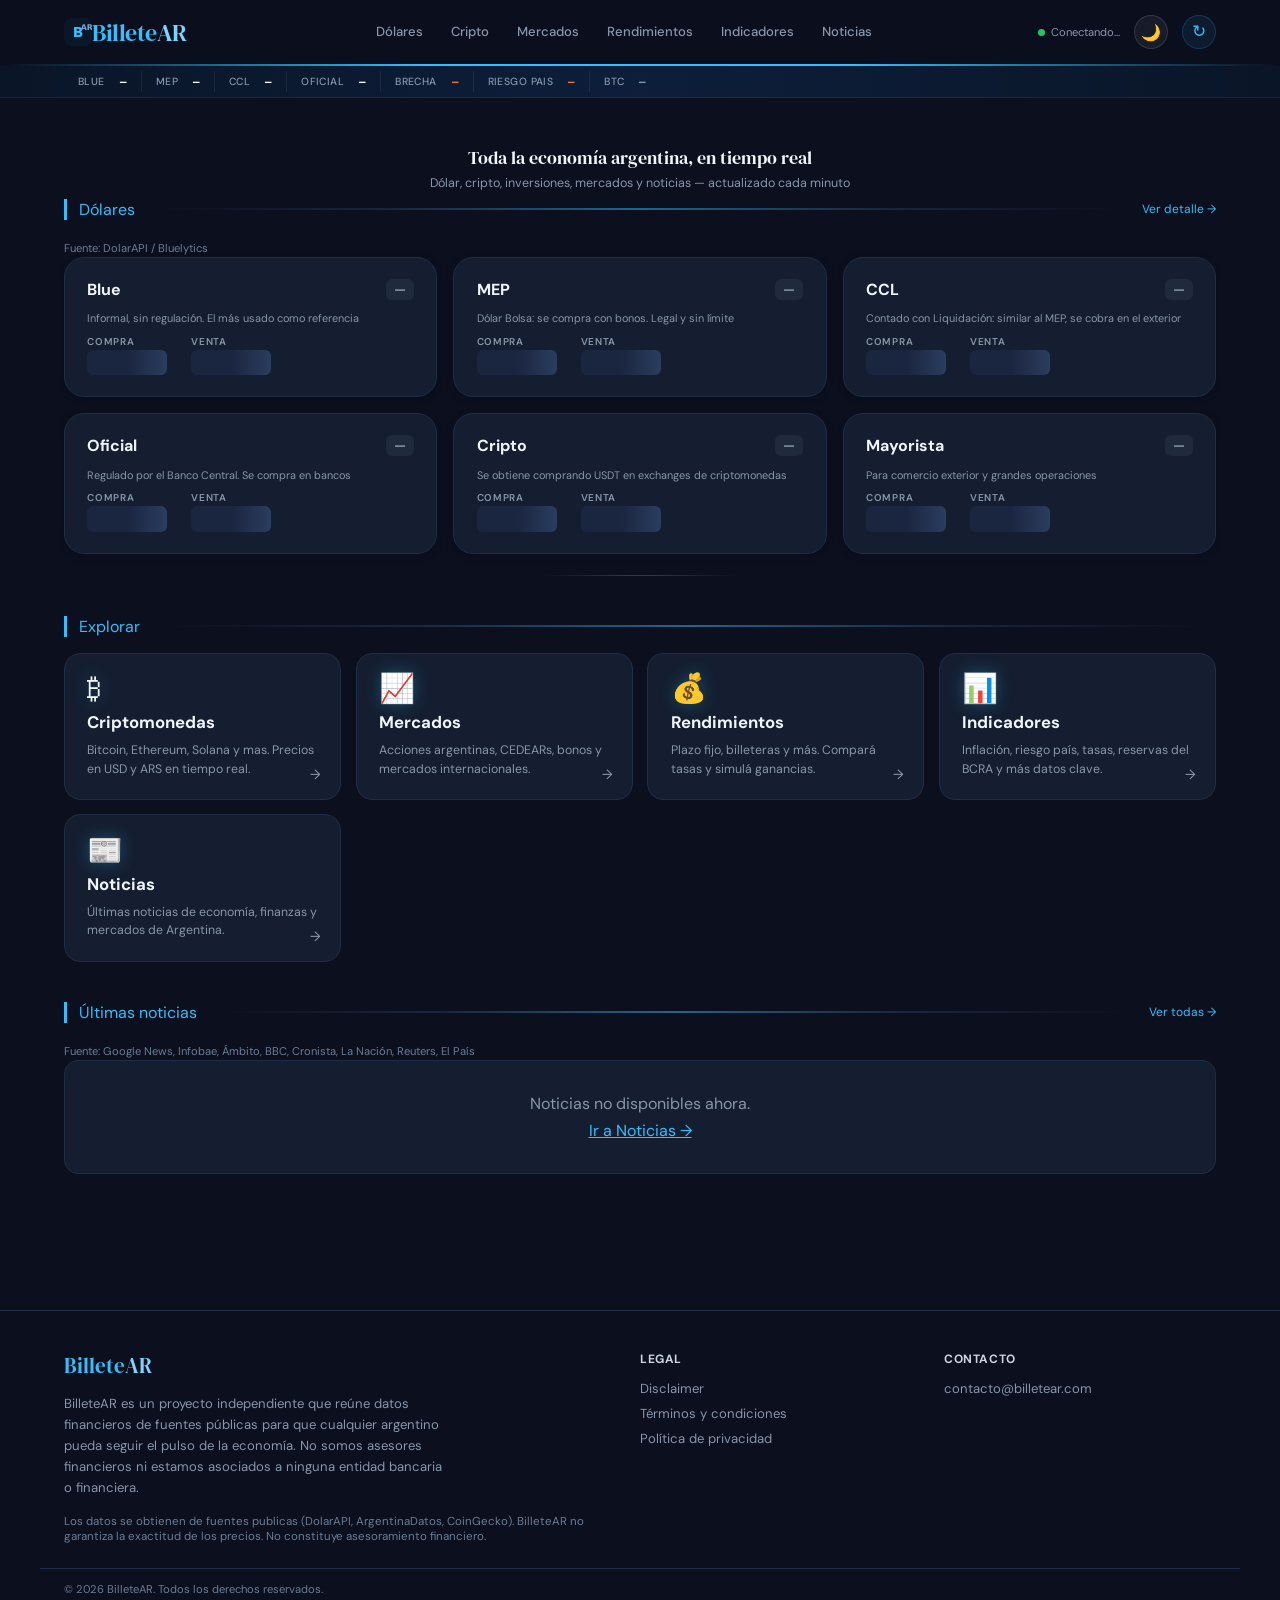
==== commit cfd93bad: "fix: consolidar CSS footers, agregar descripciones de dólares y tooltips de acrónimos - Reemplazar f" ====
--- a/index.html
+++ b/index.html
@@ -179,12 +179,12 @@
     <span style="font-size:.7rem;color:var(--muted2)">Fuente: DolarAPI / Bluelytics</span>
     <div class="dolar-grid" id="dolarGrid">
       <!-- Skeleton cards while loading -->
-      <div class="dolar-card" ><div class="dc-top"><span class="dc-name">Blue</span><span class="dc-var neu">&mdash;</span></div><div class="dc-prices"><div class="dc-col"><span class="dc-label">Compra</span><div class="dc-skel"></div></div><div class="dc-col"><span class="dc-label">Venta</span><div class="dc-skel"></div></div></div></div>
-      <div class="dolar-card" ><div class="dc-top"><span class="dc-name">MEP</span><span class="dc-var neu">&mdash;</span></div><div class="dc-prices"><div class="dc-col"><span class="dc-label">Compra</span><div class="dc-skel"></div></div><div class="dc-col"><span class="dc-label">Venta</span><div class="dc-skel"></div></div></div></div>
-      <div class="dolar-card" ><div class="dc-top"><span class="dc-name">CCL</span><span class="dc-var neu">&mdash;</span></div><div class="dc-prices"><div class="dc-col"><span class="dc-label">Compra</span><div class="dc-skel"></div></div><div class="dc-col"><span class="dc-label">Venta</span><div class="dc-skel"></div></div></div></div>
-      <div class="dolar-card" ><div class="dc-top"><span class="dc-name">Oficial</span><span class="dc-var neu">&mdash;</span></div><div class="dc-prices"><div class="dc-col"><span class="dc-label">Compra</span><div class="dc-skel"></div></div><div class="dc-col"><span class="dc-label">Venta</span><div class="dc-skel"></div></div></div></div>
-      <div class="dolar-card" ><div class="dc-top"><span class="dc-name">Cripto</span><span class="dc-var neu">&mdash;</span></div><div class="dc-prices"><div class="dc-col"><span class="dc-label">Compra</span><div class="dc-skel"></div></div><div class="dc-col"><span class="dc-label">Venta</span><div class="dc-skel"></div></div></div></div>
-      <div class="dolar-card" ><div class="dc-top"><span class="dc-name">Mayorista</span><span class="dc-var neu">&mdash;</span></div><div class="dc-prices"><div class="dc-col"><span class="dc-label">Compra</span><div class="dc-skel"></div></div><div class="dc-col"><span class="dc-label">Venta</span><div class="dc-skel"></div></div></div></div>
+      <div class="dolar-card" ><div class="dc-top"><span class="dc-name">Blue</span><span class="dc-var neu">&mdash;</span></div><span class="dc-desc">Informal, sin regulaci&oacute;n. El m&aacute;s usado como referencia</span><div class="dc-prices"><div class="dc-col"><span class="dc-label">Compra</span><div class="dc-skel"></div></div><div class="dc-col"><span class="dc-label">Venta</span><div class="dc-skel"></div></div></div></div>
+      <div class="dolar-card" ><div class="dc-top"><span class="dc-name">MEP</span><span class="dc-var neu">&mdash;</span></div><span class="dc-desc">D&oacute;lar Bolsa: se compra con bonos. Legal y sin l&iacute;mite</span><div class="dc-prices"><div class="dc-col"><span class="dc-label">Compra</span><div class="dc-skel"></div></div><div class="dc-col"><span class="dc-label">Venta</span><div class="dc-skel"></div></div></div></div>
+      <div class="dolar-card" ><div class="dc-top"><span class="dc-name">CCL</span><span class="dc-var neu">&mdash;</span></div><span class="dc-desc">Contado con Liquidaci&oacute;n: similar al MEP, se cobra en el exterior</span><div class="dc-prices"><div class="dc-col"><span class="dc-label">Compra</span><div class="dc-skel"></div></div><div class="dc-col"><span class="dc-label">Venta</span><div class="dc-skel"></div></div></div></div>
+      <div class="dolar-card" ><div class="dc-top"><span class="dc-name">Oficial</span><span class="dc-var neu">&mdash;</span></div><span class="dc-desc">Regulado por el Banco Central. Se compra en bancos</span><div class="dc-prices"><div class="dc-col"><span class="dc-label">Compra</span><div class="dc-skel"></div></div><div class="dc-col"><span class="dc-label">Venta</span><div class="dc-skel"></div></div></div></div>
+      <div class="dolar-card" ><div class="dc-top"><span class="dc-name">Cripto</span><span class="dc-var neu">&mdash;</span></div><span class="dc-desc">Se obtiene comprando USDT en exchanges de criptomonedas</span><div class="dc-prices"><div class="dc-col"><span class="dc-label">Compra</span><div class="dc-skel"></div></div><div class="dc-col"><span class="dc-label">Venta</span><div class="dc-skel"></div></div></div></div>
+      <div class="dolar-card" ><div class="dc-top"><span class="dc-name">Mayorista</span><span class="dc-var neu">&mdash;</span></div><span class="dc-desc">Para comercio exterior y grandes operaciones</span><div class="dc-prices"><div class="dc-col"><span class="dc-label">Compra</span><div class="dc-skel"></div></div><div class="dc-col"><span class="dc-label">Venta</span><div class="dc-skel"></div></div></div></div>
     </div>
   </div>
 
@@ -311,12 +311,12 @@
 const yesterdayPrices={};
 
 const DOLAR_CONFIG=[
-  {casa:'blue',name:'Blue',color:'#facc15',anchor:'#blue'},
-  {casa:'bolsa',name:'MEP',color:'#38bdf8',anchor:'#mep'},
-  {casa:'contadoconliqui',name:'CCL',color:'#f97316',anchor:'#ccl'},
-  {casa:'oficial',name:'Oficial',color:'#22c55e',anchor:'#oficial'},
-  {casa:'cripto',name:'Cripto',color:'#a78bfa',anchor:'#cripto'},
-  {casa:'mayorista',name:'Mayorista',color:'#6b7d95',anchor:'#mayorista'},
+  {casa:'blue',name:'Blue',color:'#facc15',anchor:'#blue',desc:'Informal, sin regulación. El más usado como referencia'},
+  {casa:'bolsa',name:'MEP',color:'#38bdf8',anchor:'#mep',desc:'Dólar Bolsa: se compra con bonos. Legal y sin límite'},
+  {casa:'contadoconliqui',name:'CCL',color:'#f97316',anchor:'#ccl',desc:'Contado con Liquidación: similar al MEP, se cobra en el exterior'},
+  {casa:'oficial',name:'Oficial',color:'#22c55e',anchor:'#oficial',desc:'Regulado por el Banco Central. Se compra en bancos'},
+  {casa:'cripto',name:'Cripto',color:'#a78bfa',anchor:'#cripto',desc:'Se obtiene comprando USDT en exchanges de criptomonedas'},
+  {casa:'mayorista',name:'Mayorista',color:'#6b7d95',anchor:'#mayorista',desc:'Para comercio exterior y grandes operaciones'},
 ];
 
 function renderDollarCards(data){
@@ -343,6 +343,7 @@
 
     return '<a class="dolar-card" href="dolares.html'+cfg.anchor+'" >'+
       '<div class="dc-top"><span class="dc-name">'+cfg.name+'</span>'+varHtml+'</div>'+
+      '<span class="dc-desc">'+escHTML(cfg.desc)+'</span>'+
       '<div class="dc-prices">'+
         '<div class="dc-col"><span class="dc-label">Compra</span><span class="dc-price">'+compra+'</span></div>'+
         '<div class="dc-col"><span class="dc-label">Venta</span><span class="dc-sell">'+venta+'</span></div>'+
--- a/shared.css
+++ b/shared.css
@@ -91,8 +91,17 @@
 .footer-links{display:flex;flex-direction:column;gap:.5rem}
 .footer-links a{color:var(--muted);text-decoration:none;transition:color .2s}
 .footer-links a:hover{color:var(--sky)}
-.footer-bottom{max-width:1200px;margin:0 auto;padding:.8rem 1.5rem;border-top:1px solid var(--border);display:flex;justify-content:center;font-size:.7rem;color:var(--muted2)}
-@media(max-width:640px){footer>div:first-child{grid-template-columns:1fr !important}}
+.footer-grid{max-width:1200px;margin:0 auto;padding:2.5rem 1.5rem 1.5rem;display:grid;grid-template-columns:2fr 1fr 1fr;gap:2rem;font-size:.82rem;color:var(--muted)}
+.footer-source{font-size:.72rem;color:var(--muted2)}
+.footer-bottom{max-width:1200px;margin:0 auto;padding:.8rem 1.5rem;border-top:1px solid var(--border);display:flex;justify-content:space-between;flex-wrap:wrap;gap:.5rem;font-size:.7rem;color:var(--muted2)}
+@media(max-width:700px){.footer-grid,.footer-inner{grid-template-columns:1fr;text-align:center}.footer-desc{margin:0 auto 1rem}}
+
+/* Stale warning */
+.stale-warning{display:none;background:rgba(251,191,36,.1);border:1px solid rgba(251,191,36,.3);color:#fbbf24;text-align:center;padding:.5rem;font-size:.78rem}
+.stale-warning button{background:none;border:none;color:var(--sky);cursor:pointer;text-decoration:underline;font-size:.78rem}
+
+/* Dollar card descriptions */
+.dc-desc{font-size:.68rem;color:var(--muted);margin-top:2px;line-height:1.3;display:block}
 
 /* ── Bottom nav (mobile) ── */
 .bottom-nav{display:none;position:fixed;bottom:0;left:0;right:0;background:rgba(17,24,39,.97);backdrop-filter:blur(16px);border-top:1px solid var(--border);z-index:200;padding:0 0 env(safe-area-inset-bottom,0)}
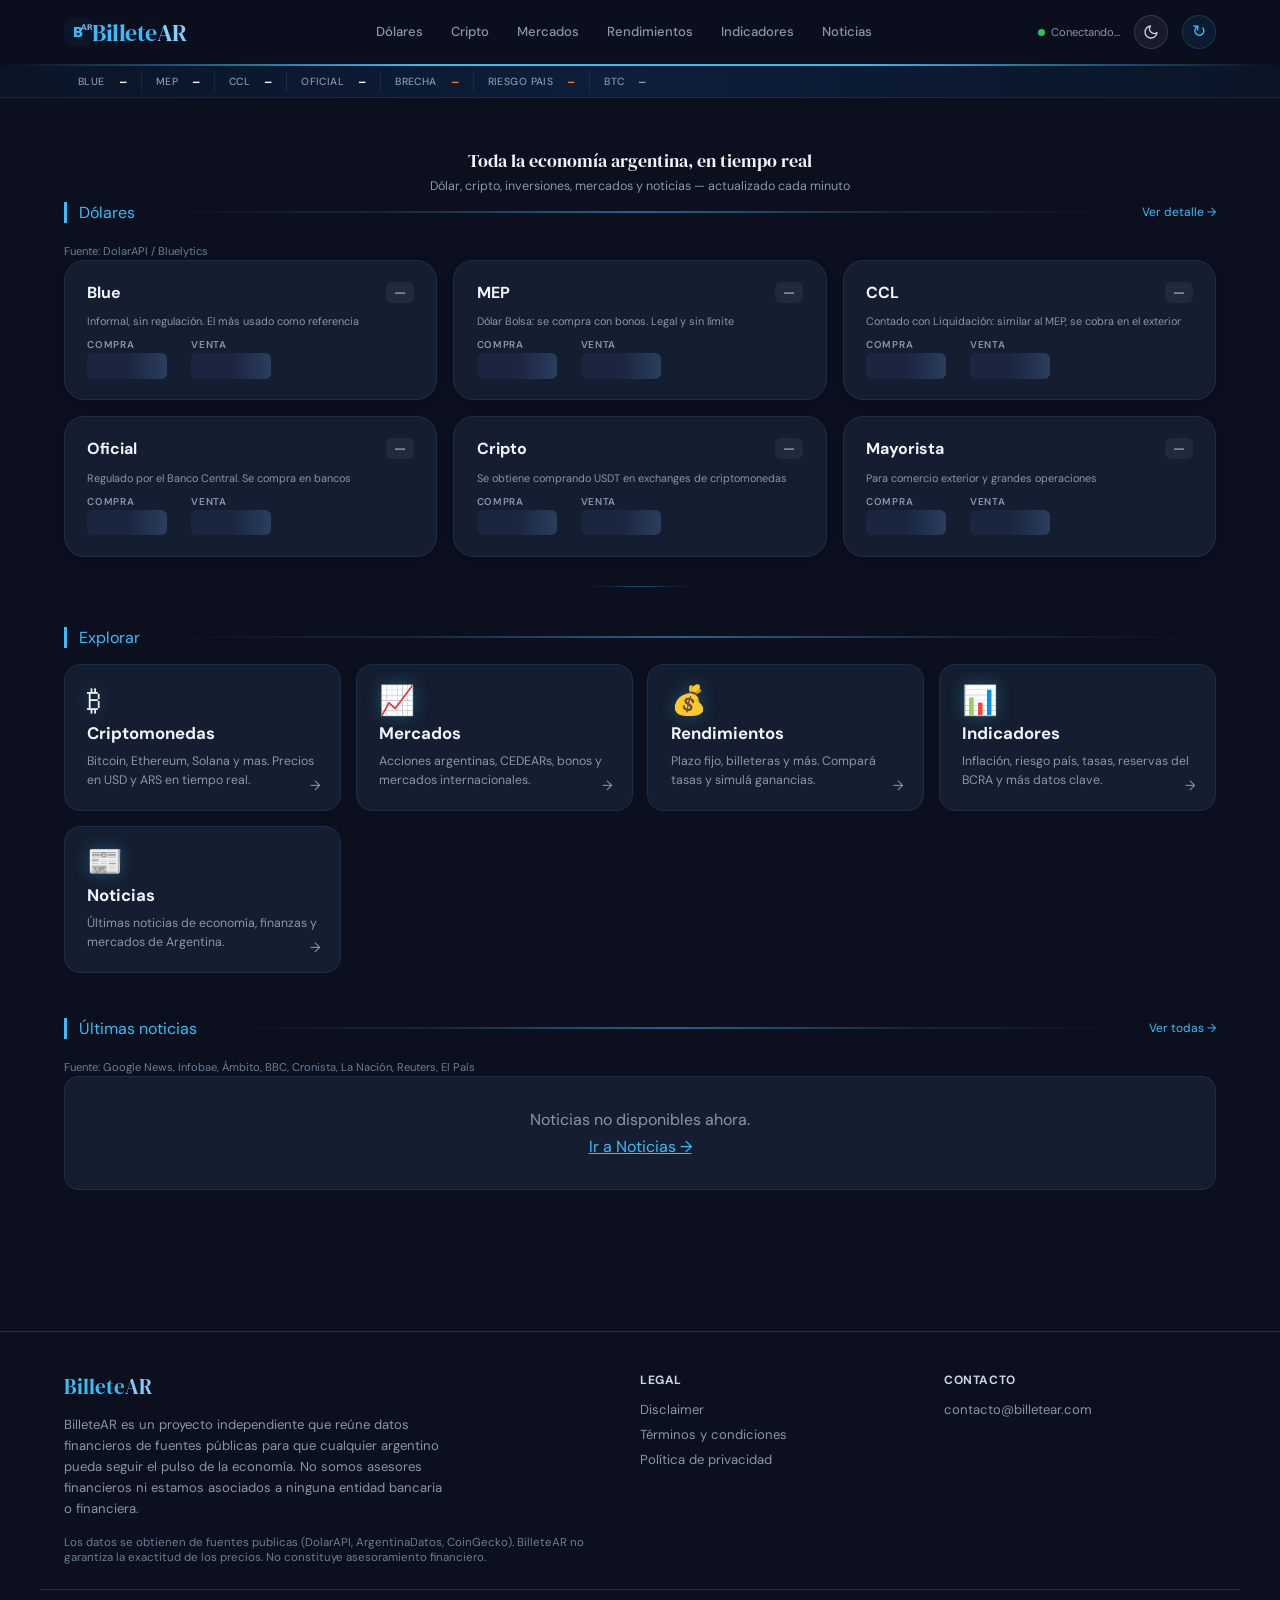
==== commit 0aebc5df: "fix: SEO canonical/og URLs sin .html + reemplazar emojis por SVG icons - Sitemap.xml: todas las URLs" ====
--- a/index.html
+++ b/index.html
@@ -136,7 +136,7 @@
     </div>
     <div class="nav-right">
       <div class="live-badge"><div class="live-dot"></div><span id="lastUpdate" style="font-size:.7rem;color:var(--muted)">Conectando...</span></div>
-      <button class="theme-btn" id="themeBtn" onclick="toggleTheme()" title="Cambiar tema" aria-label="Cambiar tema">&#x1F319;</button>
+      <button class="theme-btn" id="themeBtn" onclick="toggleTheme()" title="Cambiar tema" aria-label="Cambiar tema"><svg viewBox="0 0 24 24" width="16" height="16" fill="none" stroke="currentColor" stroke-width="2" stroke-linecap="round" stroke-linejoin="round"><path d="M21 12.79A9 9 0 1 1 11.21 3 7 7 0 0 0 21 12.79z"/></svg></button>
       <button class="refresh-btn" id="refreshBtn" onclick="triggerRefresh()" title="Actualizar datos" aria-label="Actualizar datos">&#x21BB;</button>
     </div>
   </div>
@@ -293,12 +293,12 @@
 <!-- Mobile bottom nav -->
 <nav class="bottom-nav">
   <div class="bn-inner">
-    <a class="bn-item" href="dolares.html"><span class="bn-icon">&#x1F4B5;</span><span>Dólares</span></a>
-    <a class="bn-item" href="cripto.html"><span class="bn-icon">&#x20BF;</span><span>Cripto</span></a>
-    <a class="bn-item" href="mercados.html"><span class="bn-icon">&#x1F4C8;</span><span>Mercados</span></a>
-    <a class="bn-item" href="rendimientos.html"><span class="bn-icon">&#x1F4B0;</span><span>Rend.</span></a>
-    <a class="bn-item" href="indicadores.html"><span class="bn-icon">&#x1F4CA;</span><span>Indicadores</span></a>
-    <a class="bn-item" href="noticias.html"><span class="bn-icon">&#x1F4F0;</span><span>Noticias</span></a>
+    <a class="bn-item" href="dolares.html"><span class="bn-icon"><svg viewBox="0 0 24 24"><line x1="12" y1="1" x2="12" y2="23"/><path d="M17 5H9.5a3.5 3.5 0 0 0 0 7h5a3.5 3.5 0 0 1 0 7H6"/></svg></span><span>Dólares</span></a>
+    <a class="bn-item" href="cripto.html"><span class="bn-icon"><svg viewBox="0 0 24 24"><path d="M11.767 19.089c4.924.868 6.14-6.025 1.216-6.894m-1.216 6.894L5.86 18.047m5.908 1.042-.347 1.97m1.563-8.864c4.924.869 6.14-6.025 1.215-6.893m-1.215 6.893-6.083-1.072m6.083 1.072.347-1.971M7.116 11.07l-1.257-.222m7.206-5.86-1.257-.222m-.838 4.75 6.083 1.072"/></svg></span><span>Cripto</span></a>
+    <a class="bn-item" href="mercados.html"><span class="bn-icon"><svg viewBox="0 0 24 24"><polyline points="22 7 13.5 15.5 8.5 10.5 2 17"/><polyline points="16 7 22 7 22 13"/></svg></span><span>Mercados</span></a>
+    <a class="bn-item" href="rendimientos.html"><span class="bn-icon"><svg viewBox="0 0 24 24"><line x1="12" y1="1" x2="12" y2="23"/><path d="M17 5H9.5a3.5 3.5 0 0 0 0 7h5a3.5 3.5 0 0 1 0 7H6"/><path d="M16 16l2 2 4-4" stroke-width="2"/></svg></span><span>Rend.</span></a>
+    <a class="bn-item" href="indicadores.html"><span class="bn-icon"><svg viewBox="0 0 24 24"><line x1="18" y1="20" x2="18" y2="10"/><line x1="12" y1="20" x2="12" y2="4"/><line x1="6" y1="20" x2="6" y2="14"/></svg></span><span>Indicadores</span></a>
+    <a class="bn-item" href="noticias.html"><span class="bn-icon"><svg viewBox="0 0 24 24"><path d="M4 22h16a2 2 0 0 0 2-2V4a2 2 0 0 0-2-2H8a2 2 0 0 0-2 2v16a2 2 0 0 1-2 2Zm0 0a2 2 0 0 1-2-2v-9c0-1.1.9-2 2-2h2"/><path d="M18 14h-8"/><path d="M15 18h-5"/><path d="M10 6h8v4h-8V6Z"/></svg></span><span>Noticias</span></a>
   </div>
 </nav>
 
@@ -430,23 +430,44 @@
   }).join('');
 }
 
+// Load yesterday's prices ONCE (not on every refresh) with localStorage cache
+let yesterdayLoaded=false;
+async function loadYesterdayPrices(){
+  if(yesterdayLoaded)return;
+  // Try localStorage cache (valid 4 hours, keyed by date so stale cache from wrong logic is ignored)
+  const cacheKey='billetear_yesterday_v2';
+  try{
+    const c=JSON.parse(localStorage.getItem(cacheKey)||'null');
+    if(c&&Date.now()-c.ts<4*3600*1000&&Object.keys(c.data).length>=3){
+      Object.assign(yesterdayPrices,c.data);
+      yesterdayLoaded=true;
+      if(window._lastDollarData)renderDollarCards(window._lastDollarData);
+      return;
+    }
+  }catch{}
+  // Fetch from API (heavy — full history, so only do once)
+  await Promise.allSettled(['blue','bolsa','contadoconliqui','oficial','cripto','mayorista'].map(tipo=>
+    fetchJSON('https://api.argentinadatos.com/v1/cotizaciones/dolares/'+tipo).then(hist=>{
+      if(Array.isArray(hist)&&hist.length>=2){
+        // Always use second-to-last as "yesterday" reference
+        // Works both when market is open (live vs yesterday) and closed (last day vs day before)
+        yesterdayPrices[tipo]=hist[hist.length-2].venta;
+      }
+    }).catch(()=>{})
+  ));
+  if(Object.keys(yesterdayPrices).length>0){
+    yesterdayLoaded=true;
+    try{localStorage.setItem(cacheKey,JSON.stringify({data:yesterdayPrices,ts:Date.now()}));}catch{}
+  }
+  if(window._lastDollarData)renderDollarCards(window._lastDollarData);
+}
+
 async function refreshAll(){
   await Promise.allSettled([
     // Dollar prices
     fetchJSON('https://dolarapi.com/v1/dolares').then(data=>{
       renderDollarCards(data);
     }).catch(()=>{}),
-
-    // Yesterday's prices for daily variation
-    Promise.allSettled(['blue','bolsa','contadoconliqui','oficial','cripto','mayorista'].map(tipo=>
-      fetchJSON('https://api.argentinadatos.com/v1/cotizaciones/dolares/'+tipo).then(hist=>{
-        if(Array.isArray(hist)&&hist.length>=2){
-          yesterdayPrices[tipo]=hist[hist.length-2].venta;
-        }
-      }).catch(()=>{})
-    )).then(()=>{
-      if(window._lastDollarData)renderDollarCards(window._lastDollarData);
-    }),
 
     // Crypto for stats bar
     fetchJSON('https://api.coingecko.com/api/v3/coins/markets?vs_currency=usd&ids=bitcoin&order=market_cap_desc&per_page=1&sparkline=false&price_change_percentage=24h').then(data=>{
@@ -480,6 +501,7 @@
 };
 
 refreshAll();
+loadYesterdayPrices(); // heavy API call, only once
 setInterval(refreshAll, 3 * 60 * 1000);
 
 // Staleness check every 60s
--- a/shared.css
+++ b/shared.css
@@ -66,17 +66,17 @@
 .topnav-link.active{color:var(--sky);border-color:var(--sky)}
 
 /* ── Main layout ── */
-main{max-width:1200px;margin:0 auto;padding:1.8rem 1.5rem 3rem}
-.section{margin-bottom:2.5rem;animation:fadeUp .5s ease both}
+main{max-width:1200px;margin:0 auto;padding:2rem 1.5rem 3rem}
+.section{margin-bottom:2.8rem;animation:fadeUp .5s ease both}
 @keyframes fadeUp{from{opacity:0;transform:translateY(16px)}to{opacity:1;transform:translateY(0)}}
 .sec-header{display:flex;align-items:center;gap:12px;margin-bottom:1rem}
 .sec-title{font-family:'DM Serif Display',serif;font-size:.88rem;color:var(--sky);padding-left:12px;border-left:3px solid var(--sky);white-space:nowrap;text-transform:none;letter-spacing:0;font-weight:400}
 .sec-line{flex:1;height:2px;background:linear-gradient(90deg,transparent,var(--border2),var(--sky),var(--border2),transparent);opacity:.5}
-.section+.section::before{content:'';display:block;height:1px;margin:-1.2rem auto 2.5rem;max-width:200px;background:linear-gradient(90deg,transparent,var(--border2),transparent)}
+.section+.section::before{content:'';display:block;height:1px;margin:-1rem auto 2.5rem;max-width:120px;background:linear-gradient(90deg,transparent,var(--border2),var(--sky),var(--border2),transparent);opacity:.4}
 
 /* ── Cards & skeleton ── */
-.glass-card{border-radius:20px;transition:transform .15s,box-shadow .15s}
-.glass-card:hover{transform:translateY(-2px);box-shadow:0 8px 25px rgba(0,0,0,.15)}
+.glass-card{border-radius:22px;transition:transform .25s cubic-bezier(.4,0,.2,1),box-shadow .25s cubic-bezier(.4,0,.2,1)}
+.glass-card:hover{transform:translateY(-3px);box-shadow:0 12px 32px rgba(0,0,0,.18),0 2px 8px rgba(0,0,0,.08)}
 .skel{background:linear-gradient(90deg,var(--card2) 25%,var(--border2) 50%,var(--card2) 75%);background-size:200% 100%;animation:shimmer 1.4s infinite;border-radius:6px}
 @keyframes shimmer{0%{background-position:200% 0}100%{background-position:-200% 0}}
 
@@ -108,7 +108,8 @@
 .bn-inner{display:flex;justify-content:space-around;align-items:stretch}
 .bn-item{flex:1;display:flex;flex-direction:column;align-items:center;justify-content:center;padding:.55rem .3rem .45rem;text-decoration:none;color:var(--muted);font-size:.6rem;font-weight:600;gap:3px;transition:color .15s;border-top:2px solid transparent}
 .bn-item.active,.bn-item:hover{color:var(--sky);border-top-color:var(--sky)}
-.bn-icon{font-size:1.1rem;line-height:1}
+.bn-icon{display:flex;align-items:center;justify-content:center;width:20px;height:20px}
+.bn-icon svg{width:18px;height:18px;fill:none;stroke:currentColor;stroke-width:1.8;stroke-linecap:round;stroke-linejoin:round}
 @media(max-width:640px){.header-nav{display:none}.bottom-nav{display:block}main{padding-bottom:5rem}}
 
 /* ── FAQ (shared across multiple pages) ── */
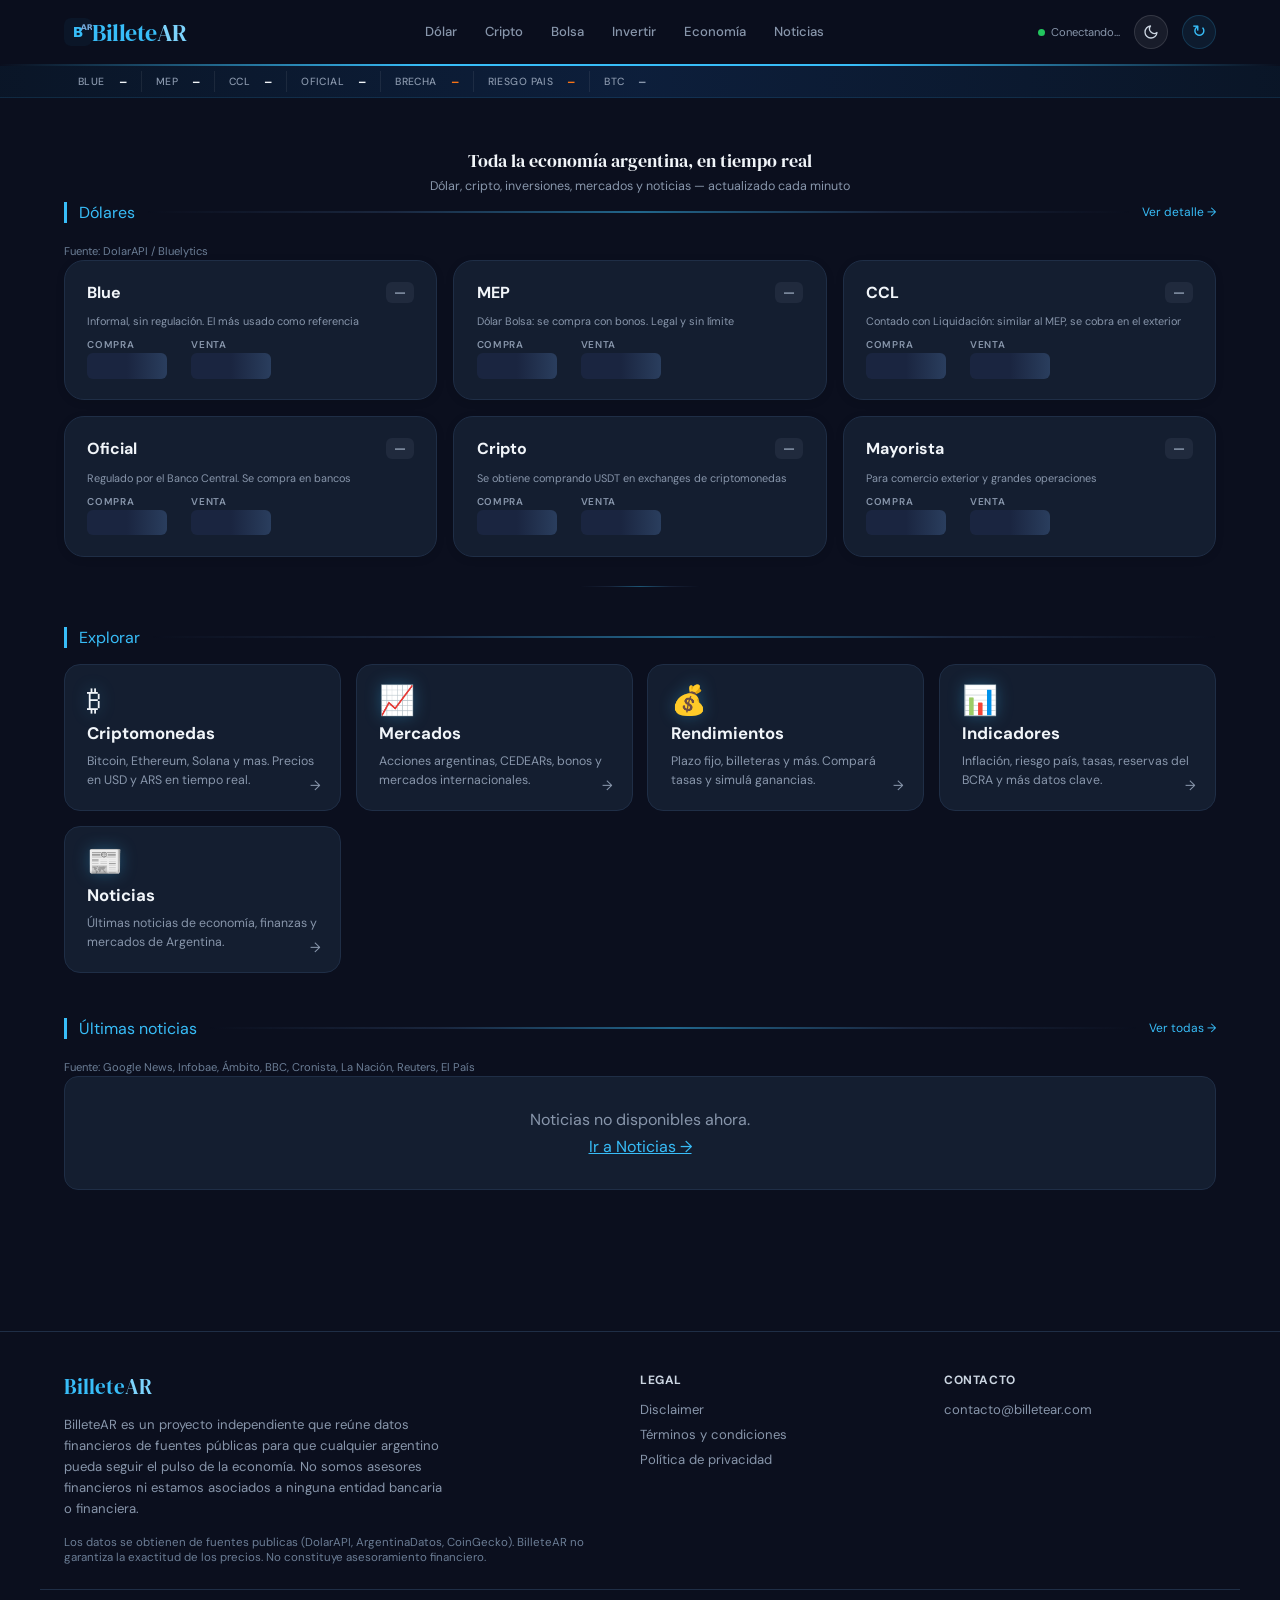
==== commit 9a5d7fc9: "feat: reestructurar sitio — sub-páginas, dolares más corta, cripto exchanges - Crear 4 sub-páginas: " ====
--- a/index.html
+++ b/index.html
@@ -127,11 +127,11 @@
       <span class="logo-text">Billete<em>AR</em></span>
     </a>
     <div class="header-nav">
-      <a class="topnav-link" href="dolares.html">Dólares</a>
+      <a class="topnav-link" href="dolares.html">Dólar</a>
       <a class="topnav-link" href="cripto.html">Cripto</a>
-      <a class="topnav-link" href="mercados.html">Mercados</a>
-      <a class="topnav-link" href="rendimientos.html">Rendimientos</a>
-      <a class="topnav-link" href="indicadores.html">Indicadores</a>
+      <a class="topnav-link" href="mercados.html">Bolsa</a>
+      <a class="topnav-link" href="rendimientos.html">Invertir</a>
+      <a class="topnav-link" href="indicadores.html">Economía</a>
       <a class="topnav-link" href="noticias.html">Noticias</a>
     </div>
     <div class="nav-right">
@@ -293,11 +293,11 @@
 <!-- Mobile bottom nav -->
 <nav class="bottom-nav">
   <div class="bn-inner">
-    <a class="bn-item" href="dolares.html"><span class="bn-icon"><svg viewBox="0 0 24 24"><line x1="12" y1="1" x2="12" y2="23"/><path d="M17 5H9.5a3.5 3.5 0 0 0 0 7h5a3.5 3.5 0 0 1 0 7H6"/></svg></span><span>Dólares</span></a>
+    <a class="bn-item" href="dolares.html"><span class="bn-icon"><svg viewBox="0 0 24 24"><line x1="12" y1="1" x2="12" y2="23"/><path d="M17 5H9.5a3.5 3.5 0 0 0 0 7h5a3.5 3.5 0 0 1 0 7H6"/></svg></span><span>Dólar</span></a>
     <a class="bn-item" href="cripto.html"><span class="bn-icon"><svg viewBox="0 0 24 24"><path d="M11.767 19.089c4.924.868 6.14-6.025 1.216-6.894m-1.216 6.894L5.86 18.047m5.908 1.042-.347 1.97m1.563-8.864c4.924.869 6.14-6.025 1.215-6.893m-1.215 6.893-6.083-1.072m6.083 1.072.347-1.971M7.116 11.07l-1.257-.222m7.206-5.86-1.257-.222m-.838 4.75 6.083 1.072"/></svg></span><span>Cripto</span></a>
-    <a class="bn-item" href="mercados.html"><span class="bn-icon"><svg viewBox="0 0 24 24"><polyline points="22 7 13.5 15.5 8.5 10.5 2 17"/><polyline points="16 7 22 7 22 13"/></svg></span><span>Mercados</span></a>
-    <a class="bn-item" href="rendimientos.html"><span class="bn-icon"><svg viewBox="0 0 24 24"><line x1="12" y1="1" x2="12" y2="23"/><path d="M17 5H9.5a3.5 3.5 0 0 0 0 7h5a3.5 3.5 0 0 1 0 7H6"/><path d="M16 16l2 2 4-4" stroke-width="2"/></svg></span><span>Rend.</span></a>
-    <a class="bn-item" href="indicadores.html"><span class="bn-icon"><svg viewBox="0 0 24 24"><line x1="18" y1="20" x2="18" y2="10"/><line x1="12" y1="20" x2="12" y2="4"/><line x1="6" y1="20" x2="6" y2="14"/></svg></span><span>Indicadores</span></a>
+    <a class="bn-item" href="mercados.html"><span class="bn-icon"><svg viewBox="0 0 24 24"><polyline points="22 7 13.5 15.5 8.5 10.5 2 17"/><polyline points="16 7 22 7 22 13"/></svg></span><span>Bolsa</span></a>
+    <a class="bn-item" href="rendimientos.html"><span class="bn-icon"><svg viewBox="0 0 24 24"><line x1="12" y1="1" x2="12" y2="23"/><path d="M17 5H9.5a3.5 3.5 0 0 0 0 7h5a3.5 3.5 0 0 1 0 7H6"/><path d="M16 16l2 2 4-4" stroke-width="2"/></svg></span><span>Invertir</span></a>
+    <a class="bn-item" href="indicadores.html"><span class="bn-icon"><svg viewBox="0 0 24 24"><line x1="18" y1="20" x2="18" y2="10"/><line x1="12" y1="20" x2="12" y2="4"/><line x1="6" y1="20" x2="6" y2="14"/></svg></span><span>Economía</span></a>
     <a class="bn-item" href="noticias.html"><span class="bn-icon"><svg viewBox="0 0 24 24"><path d="M4 22h16a2 2 0 0 0 2-2V4a2 2 0 0 0-2-2H8a2 2 0 0 0-2 2v16a2 2 0 0 1-2 2Zm0 0a2 2 0 0 1-2-2v-9c0-1.1.9-2 2-2h2"/><path d="M18 14h-8"/><path d="M15 18h-5"/><path d="M10 6h8v4h-8V6Z"/></svg></span><span>Noticias</span></a>
   </div>
 </nav>
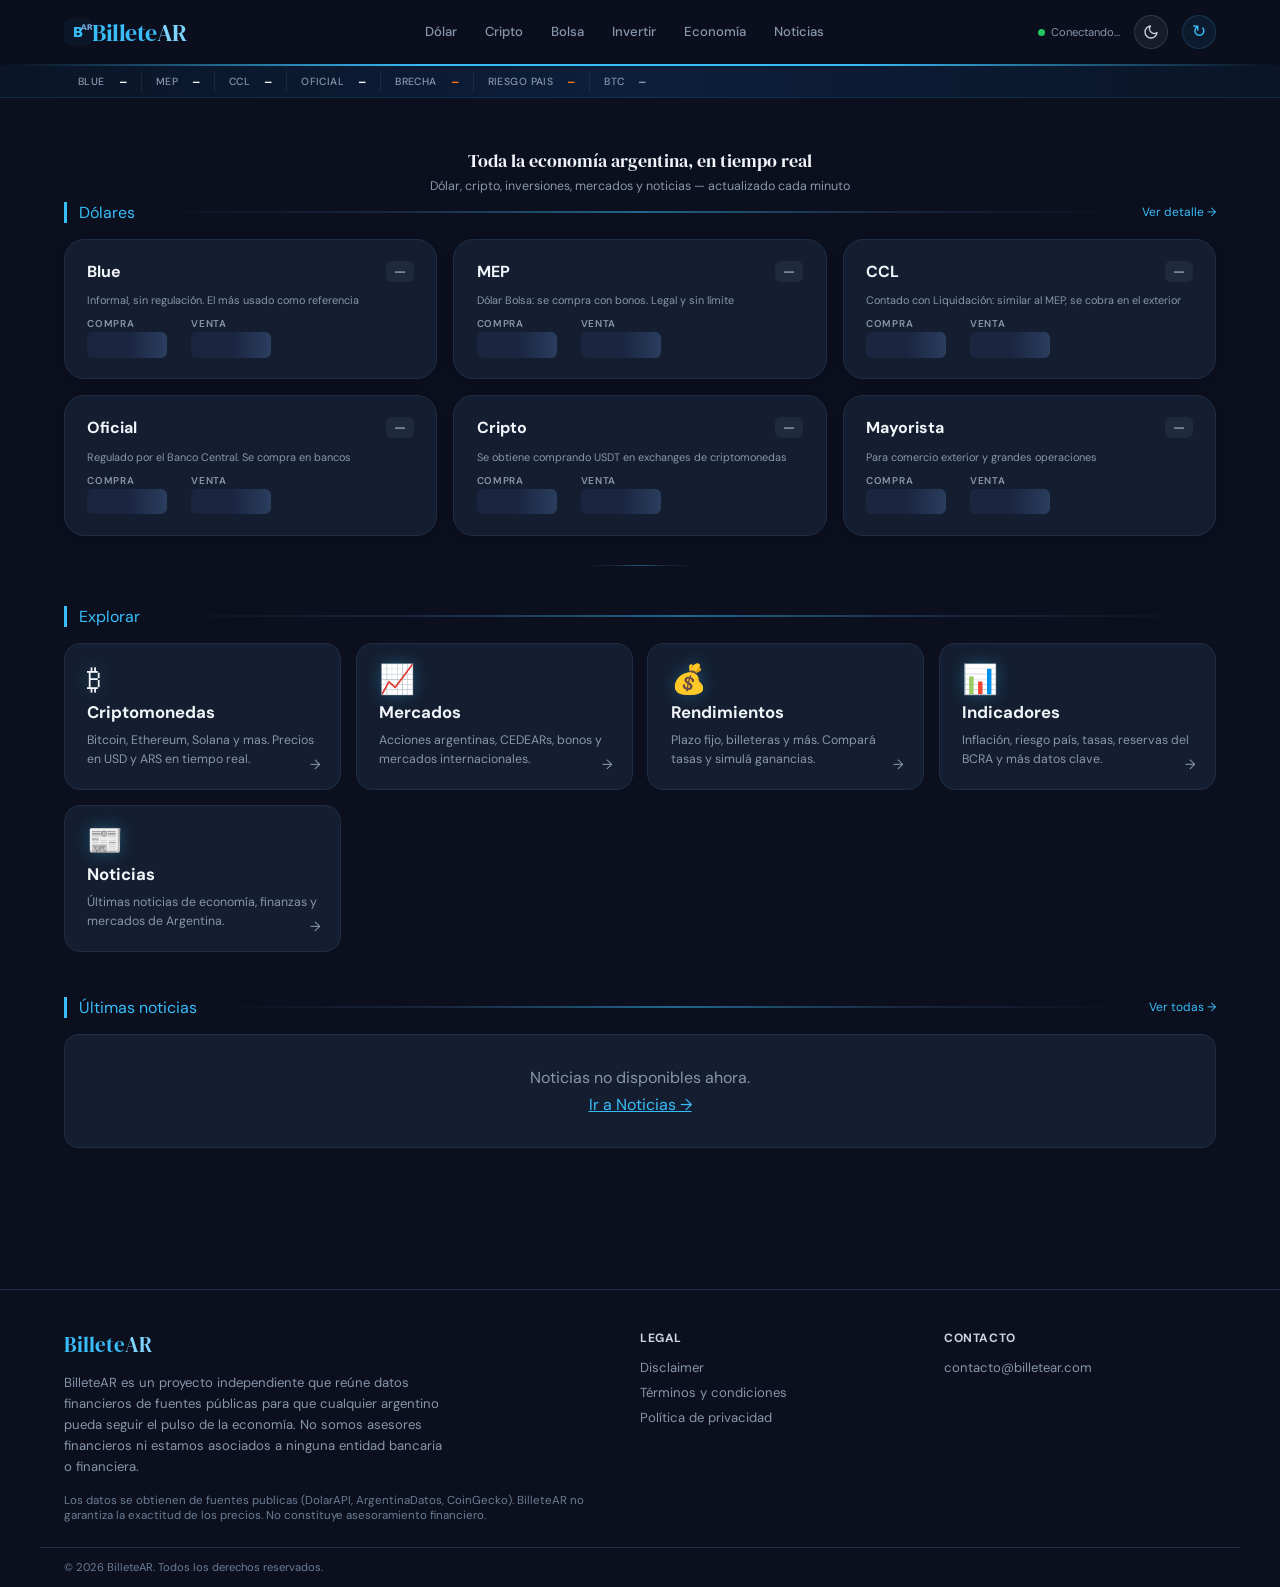
==== commit 38f83bad: "refactor: cripto exchanges en dólar, herramientas arriba, quitar fuente labels - Mover exchanges (US" ====
--- a/index.html
+++ b/index.html
@@ -176,7 +176,6 @@
       <div class="sec-line"></div>
       <a href="dolares.html" style="font-size:.75rem;color:var(--sky);text-decoration:none;white-space:nowrap">Ver detalle &rarr;</a>
     </div>
-    <span style="font-size:.7rem;color:var(--muted2)">Fuente: DolarAPI / Bluelytics</span>
     <div class="dolar-grid" id="dolarGrid">
       <!-- Skeleton cards while loading -->
       <div class="dolar-card" ><div class="dc-top"><span class="dc-name">Blue</span><span class="dc-var neu">&mdash;</span></div><span class="dc-desc">Informal, sin regulaci&oacute;n. El m&aacute;s usado como referencia</span><div class="dc-prices"><div class="dc-col"><span class="dc-label">Compra</span><div class="dc-skel"></div></div><div class="dc-col"><span class="dc-label">Venta</span><div class="dc-skel"></div></div></div></div>
@@ -241,7 +240,6 @@
       <div class="sec-line"></div>
       <a href="noticias.html" style="font-size:.75rem;color:var(--sky);text-decoration:none;white-space:nowrap">Ver todas &rarr;</a>
     </div>
-    <span style="font-size:.7rem;color:var(--muted2)">Fuente: Google News, Infobae, Ámbito, BBC, Cronista, La Nación, Reuters, El País</span>
     <div class="news-grid" id="newsGrid">
       <div class="news-card" style="pointer-events:none"><div class="skel" style="height:.6rem;width:50px;margin-bottom:.5rem"></div><div class="skel" style="height:.85rem;width:100%;margin-bottom:.3rem"></div><div class="skel" style="height:.85rem;width:75%;margin-bottom:.5rem"></div><div class="skel" style="height:.65rem;width:40%"></div></div>
       <div class="news-card" style="pointer-events:none"><div class="skel" style="height:.6rem;width:50px;margin-bottom:.5rem"></div><div class="skel" style="height:.85rem;width:100%;margin-bottom:.3rem"></div><div class="skel" style="height:.85rem;width:75%;margin-bottom:.5rem"></div><div class="skel" style="height:.65rem;width:40%"></div></div>
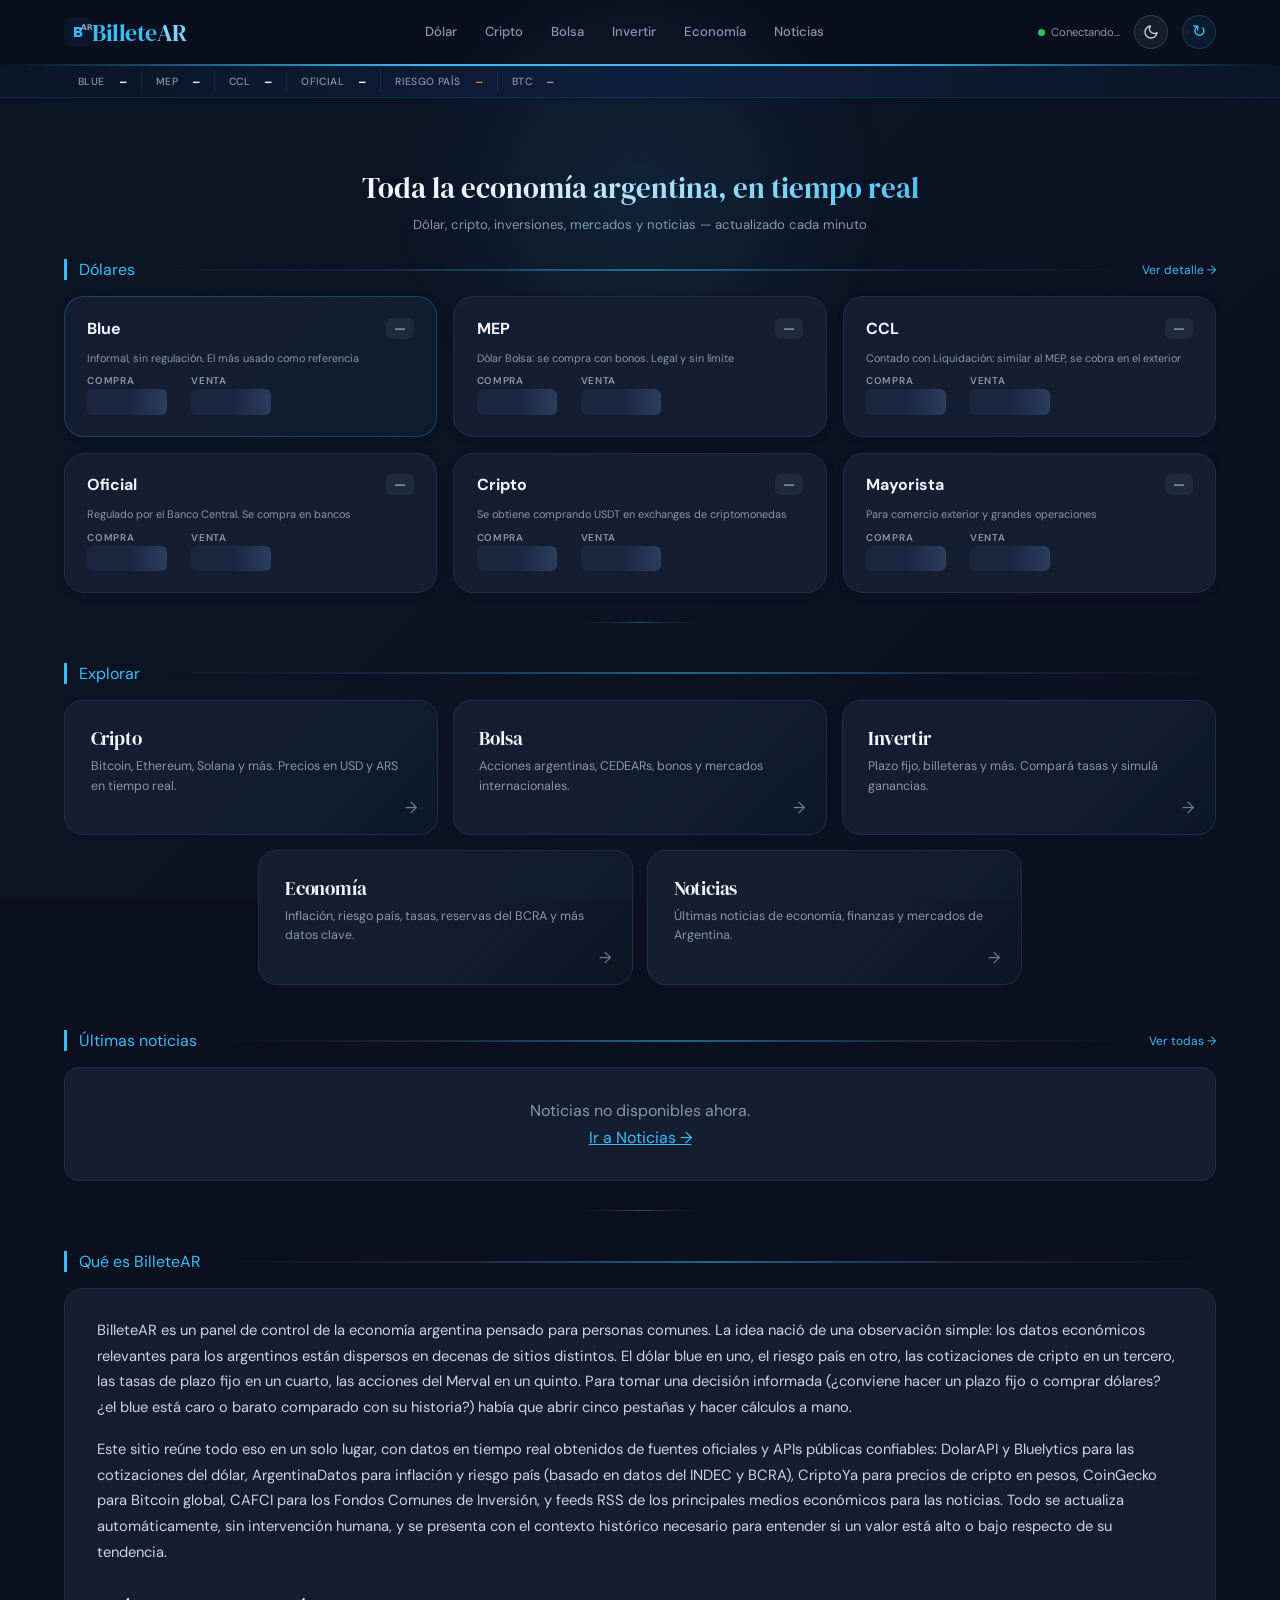
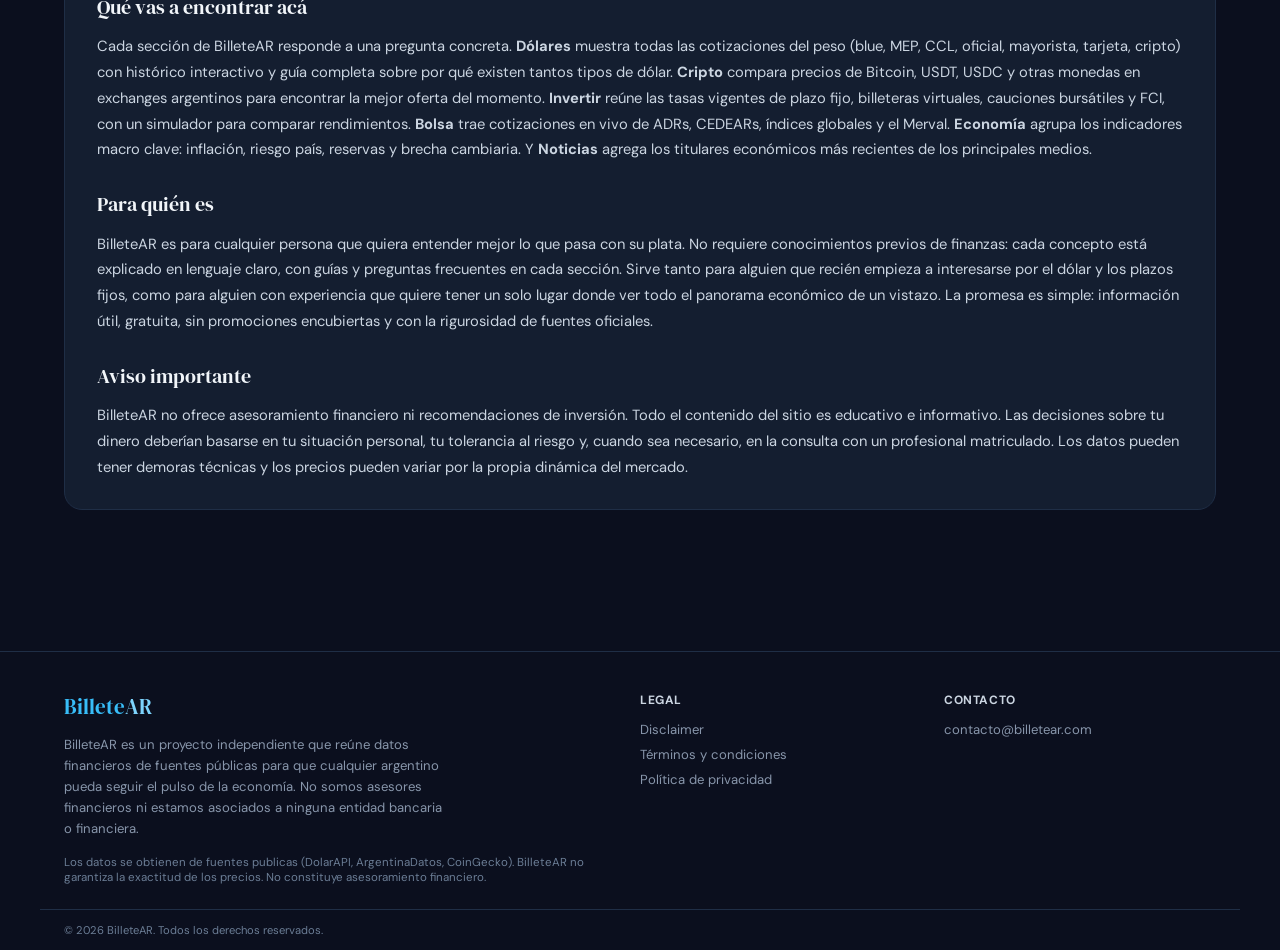
==== commit 3f96b142: "content: agregar contenido editorial extenso + ads.txt para AdSense - ads.txt con publisher ID para " ====
--- a/index.html
+++ b/index.html
@@ -42,6 +42,30 @@
   <style>
     .ad-slot{margin:2rem auto;max-width:728px}
 
+    /* ── Animated background ── */
+    @keyframes bgShift{0%{background-position:0% 50%}50%{background-position:100% 50%}100%{background-position:0% 50%}}
+    body::before{content:'';position:fixed;inset:0;background:linear-gradient(135deg,rgba(56,189,248,.03) 0%,transparent 40%,rgba(139,92,246,.03) 70%,transparent 100%);background-size:400% 400%;animation:bgShift 15s ease infinite;pointer-events:none;z-index:0}
+    body>*{position:relative;z-index:1}
+
+    /* ── Hero ── */
+    .hero-section{text-align:center;padding:2.5rem 1rem 1.5rem;max-width:650px;margin:0 auto;position:relative}
+    .hero-section::before{content:'';position:absolute;top:50%;left:50%;width:500px;height:500px;transform:translate(-50%,-50%);background:radial-gradient(circle,rgba(56,189,248,.1) 0%,transparent 70%);pointer-events:none;animation:heroPulse 4s ease-in-out infinite}
+    @keyframes heroPulse{0%,100%{opacity:.4;transform:translate(-50%,-50%) scale(.85)}50%{opacity:1;transform:translate(-50%,-50%) scale(1.15)}}
+    .hero-title{font-family:'DM Serif Display',serif;font-size:1.8rem;color:var(--text);margin-bottom:.5rem;line-height:1.3;background:linear-gradient(135deg,var(--text) 30%,var(--sky) 100%);-webkit-background-clip:text;-webkit-text-fill-color:transparent;background-clip:text}
+    .hero-sub{font-size:.82rem;color:var(--muted);line-height:1.5}
+
+    /* ── Animated shine on cards ── */
+    @keyframes cardShine{0%{left:-100%}100%{left:200%}}
+    .dolar-card::before{content:'';position:absolute;top:0;left:-100%;width:50%;height:100%;background:linear-gradient(90deg,transparent,rgba(56,189,248,.05),transparent);transform:skewX(-15deg);pointer-events:none}
+    .dolar-card:hover::before{animation:cardShine .7s ease}
+
+    /* ── Glow pulse on Blue card ── */
+    @keyframes bluePulse{0%,100%{box-shadow:0 2px 8px rgba(0,0,0,.1),0 0 15px rgba(56,189,248,.06)}50%{box-shadow:0 4px 16px rgba(0,0,0,.15),0 0 30px rgba(56,189,248,.15)}}
+
+    /* ── Stats bar glow ── */
+    .sb-val[data-flash]{animation:valFlash .6s ease}
+    @keyframes valFlash{0%{color:var(--sky);text-shadow:0 0 8px rgba(56,189,248,.5)}100%{color:var(--text);text-shadow:none}}
+
     /* ── Light mode overrides (index palette differs from shared) ── */
     body.light{--bg:#f5f6fa;--bg2:#eef1f6;--card:#ffffff;--card2:#f8f9fc;--border:#d0d7e2;--border2:#bcc5d4;--text:#0f172a;--text2:#334155;--muted:#475569;--muted2:#64748b}
     body.light header{background:rgba(245,246,250,.98);border-bottom-color:var(--border);box-shadow:0 1px 3px rgba(0,0,0,.06)}
@@ -73,8 +97,9 @@
     .dolar-grid{display:grid;grid-template-columns:repeat(3,1fr);gap:1rem}
     @media(max-width:900px){.dolar-grid{grid-template-columns:repeat(2,1fr)}}
     @media(max-width:500px){.dolar-grid{grid-template-columns:1fr}}
-    .dolar-card{background:var(--card);border:1px solid var(--border);border-radius:20px;padding:1.3rem 1.4rem;text-decoration:none;color:inherit;transition:all .25s;display:flex;flex-direction:column;gap:.6rem;position:relative;overflow:hidden;box-shadow:0 2px 8px rgba(0,0,0,.1)}
-    .dolar-card:hover{border-color:var(--border2);transform:translateY(-3px) scale(1.01);box-shadow:0 12px 36px rgba(0,0,0,.3)}
+    .dolar-card{background:var(--card);border:1px solid var(--border);border-radius:20px;padding:1.3rem 1.4rem;text-decoration:none;color:inherit;transition:all .3s cubic-bezier(.4,0,.2,1);display:flex;flex-direction:column;gap:.6rem;position:relative;overflow:hidden;box-shadow:0 2px 8px rgba(0,0,0,.1)}
+    .dolar-card:hover{border-color:rgba(56,189,248,.3);transform:translateY(-4px);box-shadow:0 16px 40px rgba(0,0,0,.3),0 0 0 1px rgba(56,189,248,.1)}
+    .dolar-card:first-child{border-color:rgba(56,189,248,.25);background:linear-gradient(135deg,var(--card) 50%,rgba(56,189,248,.06) 100%);animation:bluePulse 3s ease-in-out infinite}
     .dc-top{display:flex;align-items:center;justify-content:space-between}
     .dc-name{font-size:1rem;font-weight:700;color:var(--text)}
     .dc-var{font-size:.82rem;font-weight:700;padding:2px 8px;border-radius:6px}
@@ -85,20 +110,23 @@
     .dc-col{display:flex;flex-direction:column;gap:2px}
     .dc-label{font-size:.62rem;font-weight:600;text-transform:uppercase;letter-spacing:.07em;color:var(--muted)}
     .dc-price{font-size:1rem;font-weight:700;color:var(--text2);font-variant-numeric:tabular-nums}
-    .dc-sell{font-size:1.6rem;font-weight:800;color:#fff!important;font-variant-numeric:tabular-nums}
+    .dc-sell{font-size:1.7rem;font-weight:800;color:#fff!important;font-variant-numeric:tabular-nums;text-shadow:0 0 20px rgba(56,189,248,.15)}
     .dc-skel{height:1.6rem;width:80px;border-radius:6px;background:linear-gradient(90deg,var(--card2) 25%,var(--border2) 50%,var(--card2) 75%);background-size:200% 100%;animation:shimmer 1.4s infinite}
 
     /* ── Section link cards ── */
-    .sec-links-grid{display:grid;grid-template-columns:repeat(4,1fr);gap:.9rem}
-    @media(max-width:800px){.sec-links-grid{grid-template-columns:repeat(2,1fr)}}
-    @media(max-width:450px){.sec-links-grid{grid-template-columns:1fr}}
-    .sec-link-card{background:var(--card);border:1px solid var(--border);border-radius:16px;padding:1.3rem 1.4rem;text-decoration:none;color:inherit;transition:all .25s;display:flex;flex-direction:column;gap:.5rem;position:relative;overflow:hidden}
-    .sec-link-card::after{content:'\2192';position:absolute;bottom:1rem;right:1.2rem;font-size:.85rem;color:var(--muted);transition:all .2s}
-    .sec-link-card:hover{border-color:rgba(56,189,248,.3);transform:translateY(-4px);box-shadow:0 16px 40px rgba(0,0,0,.4)}
-    .sec-link-card:hover::after{color:var(--sky);transform:translateX(3px)}
-    .slc-icon{font-size:1.8rem;line-height:1;filter:drop-shadow(0 0 8px rgba(56,189,248,.3))}
-    .slc-title{font-size:1.05rem;font-weight:700;color:var(--text)}
-    .slc-desc{font-size:.77rem;color:var(--muted);line-height:1.5}
+    .sec-links-grid{display:flex;flex-wrap:wrap;gap:.9rem;justify-content:center}
+    .sec-link-card{flex:0 0 calc(33.333% - .6rem)}
+    @media(max-width:800px){.sec-link-card{flex:0 0 calc(50% - .45rem)}}
+    @media(max-width:450px){.sec-link-card{flex:0 0 100%}}
+    .sec-link-card{background:linear-gradient(135deg,var(--card) 40%,rgba(56,189,248,.04) 100%);border:1px solid var(--border);border-radius:18px;padding:1.5rem 1.6rem 2.2rem;text-decoration:none;color:inherit;transition:all .3s cubic-bezier(.4,0,.2,1);display:flex;flex-direction:column;gap:.4rem;position:relative;overflow:hidden}
+    .sec-link-card::before{content:'';position:absolute;top:0;left:-100%;width:50%;height:100%;background:linear-gradient(90deg,transparent,rgba(56,189,248,.06),transparent);transform:skewX(-15deg);pointer-events:none}
+    .sec-link-card:hover::before{animation:cardShine .8s ease}
+    .sec-link-card::after{content:'\2192';position:absolute;bottom:1rem;right:1.3rem;font-size:1rem;color:var(--muted2);transition:all .3s;transform:translateX(0)}
+    .sec-link-card:hover{border-color:rgba(56,189,248,.4);transform:translateY(-4px);box-shadow:0 16px 40px rgba(0,0,0,.35),0 0 20px rgba(56,189,248,.08);background:linear-gradient(135deg,var(--card) 20%,rgba(56,189,248,.1) 100%)}
+    .sec-link-card:hover::after{color:var(--sky);transform:translateX(4px)}
+    .sec-link-card:hover .slc-title{color:var(--sky)}
+    .slc-title{font-family:'DM Serif Display',serif;font-size:1.2rem;font-weight:400;color:var(--text);transition:color .3s;letter-spacing:-.01em}
+    .slc-desc{font-size:.78rem;color:var(--muted);line-height:1.55;margin-bottom:.2rem}
 
     /* ── News ── */
     .news-grid{display:grid;grid-template-columns:repeat(auto-fill,minmax(260px,1fr));gap:.85rem}
@@ -149,8 +177,7 @@
     <div class="sb-item" title="Dólar Bolsa — se obtiene comprando y vendiendo bonos en pesos y dólares" style="cursor:help"><span class="sb-label">MEP</span>&nbsp;<span class="sb-val" id="sb-mep">&ndash;</span></div>
     <div class="sb-item" title="Contado con Liquidación — similar al MEP pero se liquida en cuenta en el exterior" style="cursor:help"><span class="sb-label">CCL</span>&nbsp;<span class="sb-val" id="sb-ccl">&ndash;</span></div>
     <div class="sb-item"><span class="sb-label">Oficial</span>&nbsp;<span class="sb-val" id="sb-oficial">&ndash;</span></div>
-    <div class="sb-item" title="Diferencia porcentual entre el dólar blue y el oficial" style="cursor:help"><span class="sb-label">Brecha</span>&nbsp;<span class="sb-val" id="sb-brecha" style="color:var(--orange)">&ndash;</span></div>
-    <div class="sb-item" title="Índice EMBI+ de JP Morgan — mide el riesgo de default de Argentina" style="cursor:help"><span class="sb-label">Riesgo Pais</span>&nbsp;<span class="sb-val" id="sb-riesgo" style="color:var(--orange)">&ndash;</span></div>
+    <div class="sb-item" title="Índice EMBI+ de JP Morgan — mide el riesgo de default de Argentina" style="cursor:help"><span class="sb-label">Riesgo País</span>&nbsp;<span class="sb-val" id="sb-riesgo" style="color:var(--orange)">&ndash;</span></div>
     <div class="sb-item"><span class="sb-label">BTC</span>&nbsp;<span class="sb-val" id="sb-btc" style="color:var(--muted)">&ndash;</span></div>
   </div>
 </div>
@@ -159,9 +186,9 @@
 
 <h1 class="sr-only">Dólar blue hoy y cotizaciones en tiempo real – Argentina</h1>
 
-<div style="text-align:center;padding:1.2rem 1rem .5rem;max-width:600px;margin:0 auto">
-  <p style="font-family:'DM Serif Display',serif;font-size:1.1rem;color:var(--text);margin-bottom:.3rem">Toda la economía argentina, en tiempo real</p>
-  <p style="font-size:.78rem;color:var(--muted)">Dólar, cripto, inversiones, mercados y noticias — actualizado cada minuto</p>
+<div class="hero-section">
+  <p class="hero-title">Toda la economía argentina, en tiempo real</p>
+  <p class="hero-sub">Dólar, cripto, inversiones, mercados y noticias — actualizado cada minuto</p>
 </div>
 
 <!-- Stale data warning -->
@@ -195,27 +222,22 @@
     </div>
     <div class="sec-links-grid">
       <a class="sec-link-card" href="cripto.html">
-        <span class="slc-icon">&#8383;</span>
-        <span class="slc-title">Criptomonedas</span>
-        <span class="slc-desc">Bitcoin, Ethereum, Solana y mas. Precios en USD y ARS en tiempo real.</span>
+        <span class="slc-title">Cripto</span>
+        <span class="slc-desc">Bitcoin, Ethereum, Solana y más. Precios en USD y ARS en tiempo real.</span>
       </a>
       <a class="sec-link-card" href="mercados.html">
-        <span class="slc-icon">&#x1F4C8;</span>
-        <span class="slc-title">Mercados</span>
+        <span class="slc-title">Bolsa</span>
         <span class="slc-desc">Acciones argentinas, CEDEARs, bonos y mercados internacionales.</span>
       </a>
       <a class="sec-link-card" href="rendimientos.html">
-        <span class="slc-icon">&#x1F4B0;</span>
-        <span class="slc-title">Rendimientos</span>
+        <span class="slc-title">Invertir</span>
         <span class="slc-desc">Plazo fijo, billeteras y más. Compará tasas y simulá ganancias.</span>
       </a>
       <a class="sec-link-card" href="indicadores.html">
-        <span class="slc-icon">&#x1F4CA;</span>
-        <span class="slc-title">Indicadores</span>
+        <span class="slc-title">Economía</span>
         <span class="slc-desc">Inflación, riesgo país, tasas, reservas del BCRA y más datos clave.</span>
       </a>
       <a class="sec-link-card" href="noticias.html">
-        <span class="slc-icon">&#x1F4F0;</span>
         <span class="slc-title">Noticias</span>
         <span class="slc-desc">Últimas noticias de economía, finanzas y mercados de Argentina.</span>
       </a>
@@ -245,6 +267,25 @@
       <div class="news-card" style="pointer-events:none"><div class="skel" style="height:.6rem;width:50px;margin-bottom:.5rem"></div><div class="skel" style="height:.85rem;width:100%;margin-bottom:.3rem"></div><div class="skel" style="height:.85rem;width:75%;margin-bottom:.5rem"></div><div class="skel" style="height:.65rem;width:40%"></div></div>
       <div class="news-card" style="pointer-events:none"><div class="skel" style="height:.6rem;width:50px;margin-bottom:.5rem"></div><div class="skel" style="height:.85rem;width:100%;margin-bottom:.3rem"></div><div class="skel" style="height:.85rem;width:75%;margin-bottom:.5rem"></div><div class="skel" style="height:.65rem;width:40%"></div></div>
       <div class="news-card" style="pointer-events:none"><div class="skel" style="height:.6rem;width:50px;margin-bottom:.5rem"></div><div class="skel" style="height:.85rem;width:100%;margin-bottom:.3rem"></div><div class="skel" style="height:.85rem;width:75%;margin-bottom:.5rem"></div><div class="skel" style="height:.65rem;width:40%"></div></div>
+    </div>
+  </div>
+
+  <!-- Editorial: about + value prop -->
+  <div class="section" id="sobre" style="animation-delay:.18s">
+    <div class="sec-header"><h2 class="sec-title">Qué es BilleteAR</h2><div class="sec-line"></div></div>
+    <div style="background:var(--card);border:1px solid var(--border);border-radius:18px;padding:1.8rem 2rem;font-size:.92rem;color:var(--text2);line-height:1.75">
+      <p style="margin:0 0 1rem">BilleteAR es un panel de control de la economía argentina pensado para personas comunes. La idea nació de una observación simple: los datos económicos relevantes para los argentinos están dispersos en decenas de sitios distintos. El dólar blue en uno, el riesgo país en otro, las cotizaciones de cripto en un tercero, las tasas de plazo fijo en un cuarto, las acciones del Merval en un quinto. Para tomar una decisión informada (¿conviene hacer un plazo fijo o comprar dólares? ¿el blue está caro o barato comparado con su historia?) había que abrir cinco pestañas y hacer cálculos a mano.</p>
+
+      <p style="margin:0 0 1rem">Este sitio reúne todo eso en un solo lugar, con datos en tiempo real obtenidos de fuentes oficiales y APIs públicas confiables: DolarAPI y Bluelytics para las cotizaciones del dólar, ArgentinaDatos para inflación y riesgo país (basado en datos del INDEC y BCRA), CriptoYa para precios de cripto en pesos, CoinGecko para Bitcoin global, CAFCI para los Fondos Comunes de Inversión, y feeds RSS de los principales medios económicos para las noticias. Todo se actualiza automáticamente, sin intervención humana, y se presenta con el contexto histórico necesario para entender si un valor está alto o bajo respecto de su tendencia.</p>
+
+      <h3 style="font-family:'DM Serif Display',Georgia,serif;font-size:1.25rem;color:var(--text);margin:1.5rem 0 .6rem;font-weight:400">Qué vas a encontrar acá</h3>
+      <p style="margin:0 0 1rem">Cada sección de BilleteAR responde a una pregunta concreta. <strong>Dólares</strong> muestra todas las cotizaciones del peso (blue, MEP, CCL, oficial, mayorista, tarjeta, cripto) con histórico interactivo y guía completa sobre por qué existen tantos tipos de dólar. <strong>Cripto</strong> compara precios de Bitcoin, USDT, USDC y otras monedas en exchanges argentinos para encontrar la mejor oferta del momento. <strong>Invertir</strong> reúne las tasas vigentes de plazo fijo, billeteras virtuales, cauciones bursátiles y FCI, con un simulador para comparar rendimientos. <strong>Bolsa</strong> trae cotizaciones en vivo de ADRs, CEDEARs, índices globales y el Merval. <strong>Economía</strong> agrupa los indicadores macro clave: inflación, riesgo país, reservas y brecha cambiaria. Y <strong>Noticias</strong> agrega los titulares económicos más recientes de los principales medios.</p>
+
+      <h3 style="font-family:'DM Serif Display',Georgia,serif;font-size:1.25rem;color:var(--text);margin:1.5rem 0 .6rem;font-weight:400">Para quién es</h3>
+      <p style="margin:0 0 1rem">BilleteAR es para cualquier persona que quiera entender mejor lo que pasa con su plata. No requiere conocimientos previos de finanzas: cada concepto está explicado en lenguaje claro, con guías y preguntas frecuentes en cada sección. Sirve tanto para alguien que recién empieza a interesarse por el dólar y los plazos fijos, como para alguien con experiencia que quiere tener un solo lugar donde ver todo el panorama económico de un vistazo. La promesa es simple: información útil, gratuita, sin promociones encubiertas y con la rigurosidad de fuentes oficiales.</p>
+
+      <h3 style="font-family:'DM Serif Display',Georgia,serif;font-size:1.25rem;color:var(--text);margin:1.5rem 0 .6rem;font-weight:400">Aviso importante</h3>
+      <p style="margin:0">BilleteAR no ofrece asesoramiento financiero ni recomendaciones de inversión. Todo el contenido del sitio es educativo e informativo. Las decisiones sobre tu dinero deberían basarse en tu situación personal, tu tolerancia al riesgo y, cuando sea necesario, en la consulta con un profesional matriculado. Los datos pueden tener demoras técnicas y los precios pueden variar por la propia dinámica del mercado.</p>
     </div>
   </div>
 
@@ -358,10 +399,6 @@
   if(mep)q('sb-mep').textContent=fmtARS(mep.venta);
   if(ccl)q('sb-ccl').textContent=fmtARS(ccl.venta);
   if(oficial)q('sb-oficial').textContent=fmtARS(oficial.venta);
-  if(blue&&oficial&&oficial.venta&&blue.venta){
-    const brecha=((blue.venta-oficial.venta)/oficial.venta*100).toFixed(1);
-    q('sb-brecha').textContent='+'+brecha+'%';
-  }
   q('lastUpdate').textContent='En vivo \u00B7 '+relTime(blue?.fechaActualizacion);
 }
 
@@ -511,6 +548,23 @@
     warn.style.display = age > 10 * 60 * 1000 ? 'block' : 'none';
   }
 }, 60 * 1000);
+
+// Auto-shine: periodically trigger shine animation on random cards
+(function autoShine() {
+  const cards = document.querySelectorAll('.dolar-card, .sec-link-card');
+  if (!cards.length) return;
+  function shine() {
+    const card = cards[Math.floor(Math.random() * cards.length)];
+    const before = card.querySelector(':scope > *') || card;
+    card.style.setProperty('--shine', '1');
+    const pseudo = document.createElement('div');
+    pseudo.style.cssText = 'position:absolute;top:0;left:-100%;width:50%;height:100%;background:linear-gradient(90deg,transparent,rgba(56,189,248,.06),transparent);transform:skewX(-15deg);pointer-events:none;z-index:1';
+    card.appendChild(pseudo);
+    pseudo.animate([{left:'-100%'},{left:'200%'}], {duration:800, easing:'ease'});
+    setTimeout(() => pseudo.remove(), 800);
+  }
+  setInterval(shine, 3000);
+})();
 </script>
 </body>
 </html>
